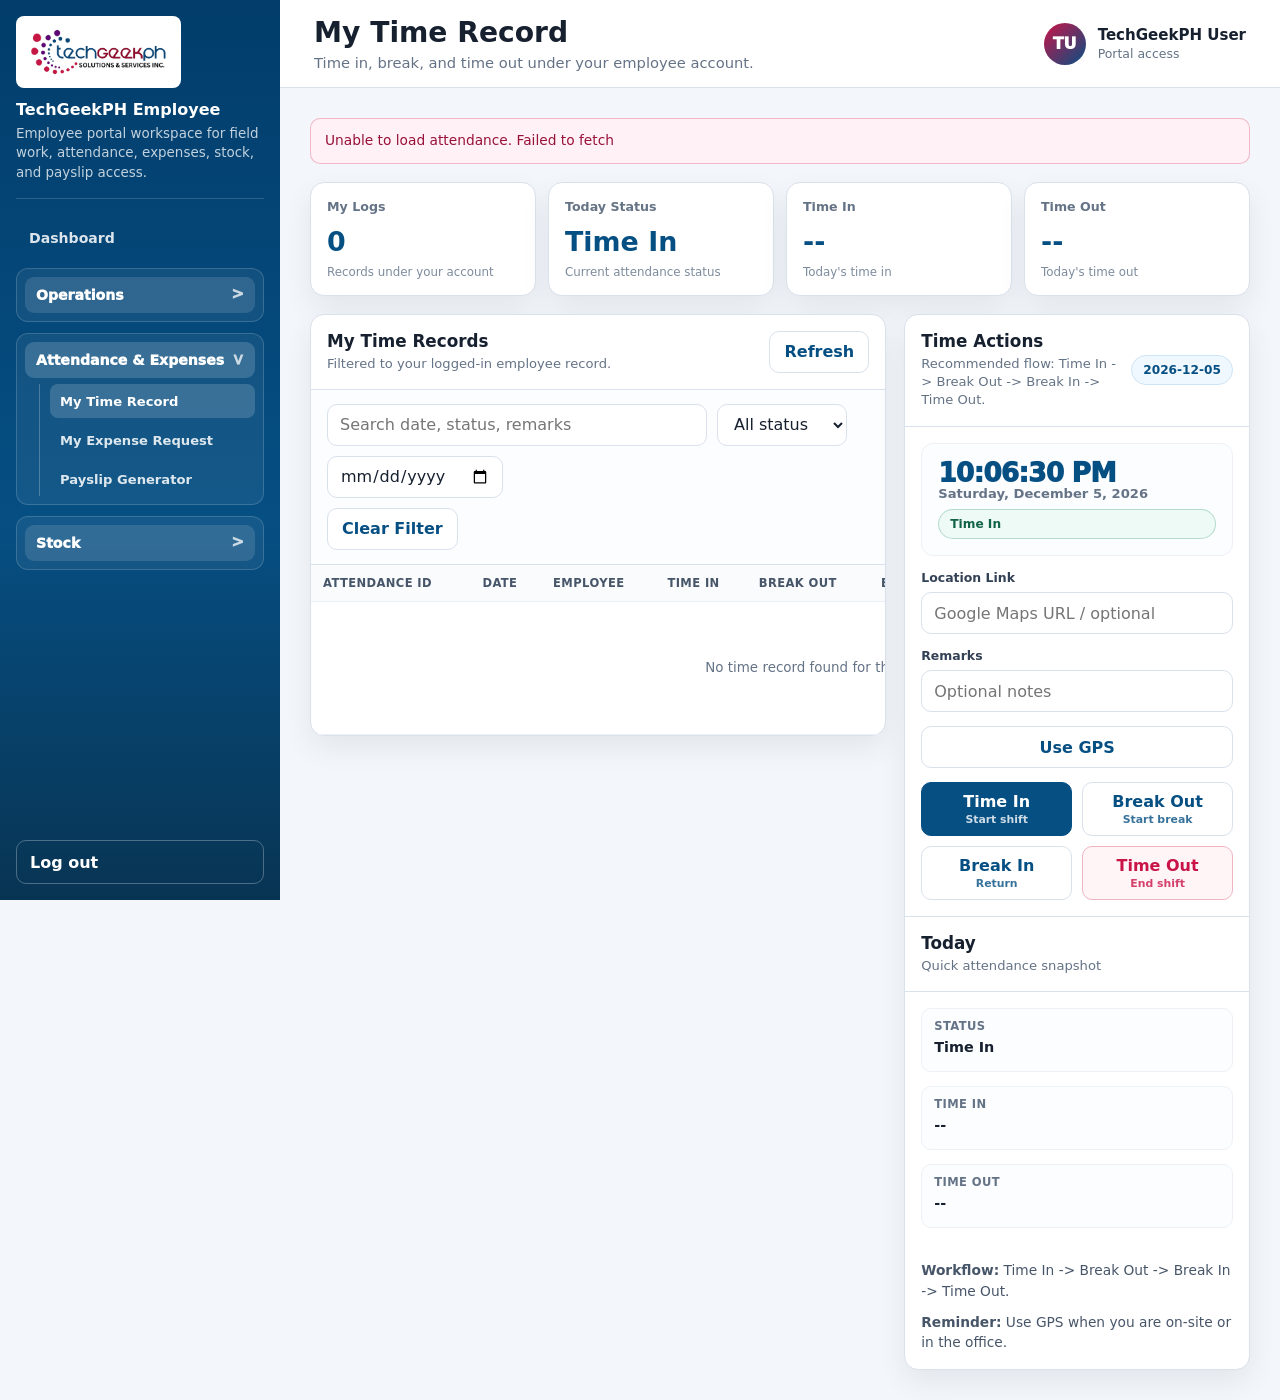
==== daily_time_record.html @ 87268760 "Add files via upload" ====
﻿<!doctype html>
<html lang="en">
<head>
  <meta charset="utf-8">
  <meta name="viewport" content="width=device-width, initial-scale=1">
  <title>TechGeekPH Daily Time Record</title>
  <style>

    :root {
      --blue:#064f83;
      --blue-strong:#023d6b;
      --crimson:#c91448;
      --ink:#16202f;
      --muted:#657386;
      --line:#d9e1ec;
      --soft:#f3f6fa;
      --surface:#ffffff;
      --ok:#1f8a66;
      --warn:#b7791f;
      --danger:#c91448;
      --shadow:0 12px 30px rgba(14,34,55,.07);
      font-family:Inter, ui-sans-serif, system-ui, -apple-system, BlinkMacSystemFont, "Segoe UI", sans-serif;
    }
    *{box-sizing:border-box;}
    html,body{width:100%;max-width:100%;overflow-x:hidden;}
    body{min-height:100vh;margin:0;color:var(--ink);background:var(--soft);}
    button,input,select,textarea{font:inherit;font-size:16px;}
    button{cursor:pointer;}
    .app{min-height:100vh;display:grid;grid-template-columns:280px minmax(0,1fr);}
    .sidebar{position:sticky;top:0;height:100vh;display:flex;flex-direction:column;gap:18px;padding:16px;color:#fff;background:linear-gradient(180deg,var(--blue-strong),var(--blue) 62%,#083453);overflow-y:auto;}
    .brand{display:grid;gap:12px;padding-bottom:16px;border-bottom:1px solid rgba(255,255,255,.16);}
    .brand-logo{display:grid;place-items:center;width:165px;min-height:70px;padding:10px;border-radius:8px;background:#fff;}
    .brand-logo img{display:block;width:100%;height:auto;object-fit:contain;}
    .brand strong{display:block;font-size:1rem;}
    .brand span{display:block;margin-top:5px;color:rgba(255,255,255,.76);font-size:.84rem;line-height:1.45;}
    .nav{display:grid;gap:7px;}
    .nav a,.nav-toggle{display:flex;align-items:center;justify-content:flex-start;width:100%;min-height:42px;border:0;border-radius:10px;color:rgba(255,255,255,.86);background:transparent;padding:0 13px;text-align:left;text-decoration:none;font-weight:850;cursor:pointer;}
    .nav a:hover,.nav a.is-active,.nav-toggle:hover,.nav-toggle.is-active{color:#fff;background:rgba(255,255,255,.13);}
    .nav-group{display:grid;gap:6px;margin:2px 0;border:1px solid rgba(255,255,255,.16);border-radius:12px;padding:8px;background:rgba(255,255,255,.06);}
    .nav-toggle{min-height:36px;border-radius:9px;color:#fff;background:rgba(255,255,255,.12);padding:0 11px;font-weight:950;}
    .nav-toggle::after{content:">";margin-left:auto;font-size:.95rem;opacity:.75;transform:rotate(0deg);}
    .nav-group.is-open .nav-toggle::after{transform:rotate(90deg);}
    .nav-panel{display:none;gap:5px;margin-left:14px;padding-left:10px;border-left:1px solid rgba(255,255,255,.24);}
    .nav-group.is-open .nav-panel{display:grid;}
    .nav-panel a{min-height:34px;font-size:.82rem;border-radius:8px;padding:0 10px;font-weight:820;line-height:1.15;white-space:normal;}
    .nav-panel a.is-active{background:rgba(255,255,255,.19);color:#fff;}
    .sidebar-footer{margin-top:auto;display:grid;gap:10px;}
    .logout{min-height:44px;border:1px solid rgba(255,255,255,.28);border-radius:10px;color:#fff;background:transparent;font-weight:900;text-align:left;padding:0 13px;}
    .logout:hover{background:rgba(255,255,255,.12);}
    .main{min-width:0;display:grid;grid-template-rows:auto 1fr;}
    .topbar{position:sticky;top:0;z-index:4;display:flex;align-items:center;justify-content:space-between;gap:18px;min-height:84px;padding:16px clamp(16px,3vw,34px);border-bottom:1px solid var(--line);background:rgba(255,255,255,.96);backdrop-filter:blur(12px);}
    .title-block h1{margin:0;font-size:clamp(1.35rem,2.2vw,2rem);}
    .title-block p{margin:5px 0 0;color:var(--muted);font-size:.92rem;}
    .user-chip{display:flex;align-items:center;gap:12px;min-width:0;}
    .avatar{display:grid;place-items:center;width:42px;height:42px;border-radius:50%;color:#fff;background:linear-gradient(135deg,var(--crimson),var(--blue));font-weight:950;}
    .user-chip strong,.user-chip span{display:block;}
    .user-chip strong{font-size:.94rem;}
    .user-chip span{margin-top:2px;color:var(--muted);font-size:.78rem;}
    .content{display:grid;gap:18px;min-width:0;padding:clamp(16px,3vw,30px);max-width:1600px;width:100%;margin:0 auto;}
    .notice{margin:0;padding:12px 14px;border:1px solid rgba(183,121,31,.24);border-radius:10px;background:#fff8ea;color:#7a4e10;font-size:.86rem;line-height:1.45;}
    .notice.ok{border-color:rgba(31,138,102,.28);color:#126247;background:#eefaf5;}
    .notice.error{border-color:rgba(201,20,72,.26);color:#98113b;background:#fff1f5;}
    .is-hidden{display:none!important;}
    .summary-grid{display:grid;grid-template-columns:repeat(4,minmax(0,1fr));gap:12px;}
    .card,.panel{border:1px solid var(--line);border-radius:14px;background:var(--surface);box-shadow:var(--shadow);min-width:0;}
    .card{min-height:112px;padding:16px;}
    .card span,.card strong,.card small{display:block;}
    .card span{color:var(--muted);font-size:.79rem;font-weight:900;}
    .card strong{margin-top:13px;color:var(--blue);font-size:1.68rem;line-height:1.1;overflow-wrap:anywhere;}
    .card small{margin-top:8px;color:#7d8b9d;font-size:.74rem;}
    .layout{display:grid;grid-template-columns:minmax(0,1.25fr) minmax(330px,.75fr);gap:18px;align-items:start;}
    .layout.full{grid-template-columns:1fr;}
    .panel-head{display:flex;align-items:center;justify-content:space-between;gap:14px;padding:16px;border-bottom:1px solid var(--line);}
    .panel-head h2{margin:0;font-size:1.05rem;}
    .panel-head p{margin:4px 0 0;color:var(--muted);font-size:.82rem;line-height:1.4;}
    .mode-chip,.status-chip{display:inline-flex;align-items:center;min-height:30px;padding:0 11px;border-radius:999px;border:1px solid #cde4f6;background:#f0f8ff;color:var(--blue);font-size:.76rem;font-weight:900;white-space:nowrap;}
    .status-chip{border-color:rgba(31,138,102,.28);background:#eefaf5;color:#126247;}
    .status-chip.warn{border-color:rgba(183,121,31,.28);background:#fff8ea;color:#7a4e10;}
    .status-chip.done{border-color:#d8dfea;background:#eef2f7;color:#475569;}
    .status-chip.alert{border-color:rgba(201,20,72,.26);background:#fff1f5;color:#98113b;}
    .compact-form,.form-grid{display:grid;gap:14px;padding:16px;}
    .form-grid{grid-template-columns:repeat(2,minmax(0,1fr));}
    .field.full{grid-column:1/-1;}
    .field label{display:block;margin-bottom:7px;color:#334155;font-size:.78rem;font-weight:900;}
    .field input,.field select,.field textarea{width:100%;min-width:0;min-height:42px;border:1px solid var(--line);border-radius:10px;background:#fff;padding:0 12px;color:var(--ink);outline:none;}
    .field textarea{min-height:92px;padding:10px 12px;resize:vertical;}
    .field input:focus,.field select:focus,.field textarea:focus{border-color:var(--blue);box-shadow:0 0 0 4px rgba(6,79,131,.12);}
    .toolbar{display:flex;align-items:center;justify-content:space-between;gap:10px;padding:14px 16px;border-bottom:1px solid var(--line);background:#fbfdff;flex-wrap:wrap;}
    .toolbar-left,.toolbar-right,.toolbar-group{display:flex;align-items:center;gap:10px;flex-wrap:wrap;min-width:0;}
    .search,.filter,.date-filter{min-height:42px;border:1px solid var(--line);border-radius:10px;background:#fff;padding:0 12px;color:var(--ink);outline:none;min-width:0;}
    .search{width:min(380px,100%);}
    .primary-btn,.ghost-btn,.danger-btn,.small-btn,.ok-btn,.warn-btn{display:inline-flex;align-items:center;justify-content:center;gap:8px;min-height:42px;border-radius:10px;padding:0 14px;font-weight:900;text-decoration:none;white-space:nowrap;}
    .primary-btn{border:1px solid var(--blue);color:#fff;background:var(--blue);}
    .ghost-btn,.small-btn{border:1px solid var(--line);color:var(--blue);background:#fff;}
    .ok-btn{border:1px solid rgba(31,138,102,.35);color:#126247;background:#eefaf5;}
    .warn-btn{border:1px solid rgba(183,121,31,.28);color:#7a4e10;background:#fff8ea;}
    .danger-btn{border:1px solid #f0b5c3;color:var(--danger);background:#fff5f7;}
    .small-btn,.ok-btn.small,.warn-btn.small,.danger-btn.small{min-height:32px;padding:0 10px;font-size:.78rem;}
    button:disabled{opacity:.65;cursor:not-allowed;}
    .table-wrap{width:100%;max-width:100%;overflow:auto;-webkit-overflow-scrolling:touch;}
    table{width:100%;min-width:1120px;border-collapse:collapse;font-size:.84rem;}
    th,td{padding:11px 12px;border-bottom:1px solid #edf1f6;text-align:left;vertical-align:top;}
    th{color:#475569;background:#f9fbfd;font-size:.72rem;text-transform:uppercase;letter-spacing:.035em;white-space:nowrap;}
    td{color:#263244;overflow-wrap:anywhere;}
    .records-table{min-width:1080px;}
    .employee-cell strong,.employee-cell span{display:block;}
    .employee-cell span{color:var(--muted);margin-top:2px;font-size:.76rem;}
    .action-grid{display:grid;grid-template-columns:repeat(2,minmax(0,1fr));gap:10px;}
    .action-btn{min-height:54px;flex-direction:column;gap:2px;}
    .action-btn small{display:block;font-size:.68rem;opacity:.8;font-weight:800;}
    .detail{border:1px solid #edf1f6;border-radius:10px;padding:10px 12px;min-height:64px;background:#fbfdff;}
    .detail span{display:block;color:var(--muted);font-size:.72rem;font-weight:850;text-transform:uppercase;letter-spacing:.035em;}
    .detail strong{display:block;margin-top:6px;color:var(--ink);font-size:.9rem;font-weight:750;overflow-wrap:anywhere;}
    .info-box{display:grid;gap:10px;padding:16px;color:#475569;font-size:.86rem;line-height:1.5;}
    .live-box{display:grid;gap:8px;padding:16px;border:1px solid #edf1f6;border-radius:12px;background:#fbfdff;}
    .live-time{display:block;color:var(--blue);font-size:1.65rem;font-weight:950;letter-spacing:-.03em;line-height:1;}
    .live-date{display:block;color:var(--muted);font-size:.82rem;font-weight:750;}
    .empty-state{display:grid;place-items:center;min-height:110px;color:var(--muted);text-align:center;}
    @media (max-width:1180px){
      .app{grid-template-columns:240px minmax(0,1fr);}
      .layout{grid-template-columns:1fr;}
      .summary-grid{grid-template-columns:repeat(2,minmax(0,1fr));}
    }
    @media (max-width:860px){
      .app{display:block;}
      .sidebar{position:relative;height:auto;padding:12px;}
      .brand{grid-template-columns:auto 1fr;align-items:center;gap:10px;padding-bottom:10px;}
      .brand-logo{width:118px;min-height:46px;}
      .nav{grid-template-columns:1fr!important;}
      .nav-group{width:100%;}
      .nav-panel{grid-template-columns:1fr!important;margin-left:14px;padding-left:10px;border-left:1px solid rgba(255,255,255,.24);}
      .nav a,.nav-toggle,.logout{justify-content:flex-start;text-align:left;min-height:38px;padding:0 10px;font-size:.82rem;}
      .sidebar-footer{margin-top:0;}
      .topbar{position:relative;min-height:auto;padding:14px 16px;}
      .content{padding:14px;}
      .form-grid{grid-template-columns:1fr;}
      .field.full{grid-column:auto;}
    }
    @media (max-width:680px){
      body{background:#f2f5f9;}
      .brand{grid-template-columns:1fr;}
      .nav{grid-template-columns:1fr!important;}
      .topbar{display:grid;gap:12px;}
      .user-chip{width:100%;padding:10px;border:1px solid var(--line);border-radius:12px;background:#fff;}
      .summary-grid{grid-template-columns:1fr;}
      .panel-head,.toolbar,.toolbar-left,.toolbar-right,.toolbar-group{display:grid;grid-template-columns:1fr;align-items:stretch;width:100%;}
      .search,.filter,.date-filter,.primary-btn,.ghost-btn,.danger-btn,.ok-btn,.warn-btn{width:100%;}
      .action-grid{grid-template-columns:1fr;}
      .table-wrap{overflow:visible;}
      table,.records-table{min-width:0;width:100%;border-collapse:separate;border-spacing:0 12px;}
      thead{display:none;}
      tbody{display:grid;gap:12px;}
      tr{display:grid;border:1px solid var(--line);border-radius:14px;background:#fff;box-shadow:0 8px 20px rgba(14,34,55,.05);overflow:hidden;}
      td{display:grid;grid-template-columns:128px minmax(0,1fr);gap:9px;width:100%;padding:10px 12px;border-bottom:1px solid #edf1f6;white-space:normal;}
      td:last-child{border-bottom:0;}
      td::before{content:attr(data-label);color:var(--muted);font-size:.72rem;font-weight:950;text-transform:uppercase;letter-spacing:.03em;}
      .small-btn{width:100%;}
    }
    @media (max-width:420px){
      .content{padding:10px;}
      td{grid-template-columns:1fr;gap:5px;}
      .title-block h1{font-size:1.26rem;}
    }

  </style>
<style id="standard-admin-sidebar-format">
    /* Standard admin sidebar format */
    :root {
      --blue-strong: #023d6b;
      --blue: #064f83;
      --crimson: #c91448;
      --line: #d9e1ec;
    }

    .app {
      min-height: 100vh !important;
      display: grid !important;
      grid-template-columns: 280px minmax(0, 1fr) !important;
      width: 100% !important;
      max-width: 100vw !important;
    }

    .sidebar {
      position: sticky !important;
      top: 0 !important;
      height: 100vh !important;
      display: flex !important;
      flex-direction: column !important;
      gap: 18px !important;
      padding: 16px !important;
      color: #fff !important;
      background: linear-gradient(180deg, var(--blue-strong), var(--blue) 62%, #083453) !important;
      overflow-y: auto !important;
      -webkit-overflow-scrolling: touch !important;
    }

    .brand {
      display: grid !important;
      grid-template-columns: 1fr !important;
      gap: 12px !important;
      padding-bottom: 16px !important;
      border-bottom: 1px solid rgba(255, 255, 255, 0.16) !important;
    }

    .brand-logo {
      display: grid !important;
      place-items: center !important;
      width: 165px !important;
      min-height: 70px !important;
      padding: 10px !important;
      border-radius: 8px !important;
      background: #fff !important;
    }

    .brand-logo img {
      display: block !important;
      width: 100% !important;
      height: auto !important;
      object-fit: contain !important;
    }

    .brand strong {
      display: block !important;
      font-size: 1rem !important;
      font-weight: 900 !important;
    }

    .brand span {
      display: block !important;
      margin-top: 5px !important;
      color: rgba(255, 255, 255, 0.76) !important;
      font-size: 0.84rem !important;
      line-height: 1.45 !important;
    }

    .nav {
      display: grid !important;
      grid-template-columns: 1fr !important;
      gap: 7px !important;
      width: 100% !important;
    }

    .nav a,
    .nav-toggle {
      display: flex !important;
      align-items: center !important;
      justify-content: flex-start !important;
      width: 100% !important;
      min-height: 42px !important;
      border: 0 !important;
      border-radius: 10px !important;
      color: rgba(255, 255, 255, 0.86) !important;
      background: transparent !important;
      padding: 0 13px !important;
      text-align: left !important;
      text-decoration: none !important;
      font-size: 0.88rem !important;
      font-weight: 850 !important;
      line-height: 1.18 !important;
      cursor: pointer !important;
      white-space: normal !important;
    }

    .nav a:hover,
    .nav a.is-active,
    .nav-toggle:hover,
    .nav-toggle.is-active {
      color: #fff !important;
      background: rgba(255, 255, 255, 0.13) !important;
    }

    .nav-group {
      display: grid !important;
      grid-template-columns: 1fr !important;
      gap: 6px !important;
      margin: 2px 0 !important;
      border: 1px solid rgba(255, 255, 255, 0.16) !important;
      border-radius: 12px !important;
      padding: 8px !important;
      background: rgba(255, 255, 255, 0.06) !important;
      width: 100% !important;
    }

    .nav-toggle {
      min-height: 36px !important;
      border-radius: 9px !important;
      color: #fff !important;
      background: rgba(255, 255, 255, 0.12) !important;
      padding: 0 11px !important;
      font-weight: 950 !important;
    }

    .nav-toggle::after {
      content: ">" !important;
      margin-left: auto !important;
      font-size: 0.95rem !important;
      opacity: 0.75 !important;
      transform: rotate(0deg) !important;
    }

    .nav-group.is-open .nav-toggle::after {
      transform: rotate(90deg) !important;
    }

    .nav-panel {
      display: none !important;
      grid-template-columns: 1fr !important;
      gap: 5px !important;
      margin-left: 14px !important;
      padding-left: 10px !important;
      border-left: 1px solid rgba(255, 255, 255, 0.24) !important;
    }

    .nav-group.is-open .nav-panel {
      display: grid !important;
    }

    .nav-panel a {
      min-height: 34px !important;
      padding: 0 10px !important;
      border-radius: 8px !important;
      font-size: 0.82rem !important;
      font-weight: 820 !important;
      line-height: 1.15 !important;
      white-space: normal !important;
      justify-content: flex-start !important;
      text-align: left !important;
    }

    .nav-panel a.is-active {
      background: rgba(255, 255, 255, 0.19) !important;
      color: #fff !important;
    }

    .sidebar-footer {
      margin-top: auto !important;
      display: grid !important;
      gap: 10px !important;
    }

    .logout {
      min-height: 44px !important;
      width: 100% !important;
      border: 1px solid rgba(255, 255, 255, 0.28) !important;
      border-radius: 10px !important;
      color: #fff !important;
      background: transparent !important;
      font-weight: 900 !important;
      text-align: left !important;
      padding: 0 13px !important;
      justify-content: flex-start !important;
    }

    .logout:hover {
      background: rgba(255, 255, 255, 0.12) !important;
    }

    @media (max-width: 1120px) {
      .app {
        grid-template-columns: 250px minmax(0, 1fr) !important;
      }
    }

    @media (max-width: 860px) {
      .app {
        display: block !important;
      }

      .sidebar {
        position: relative !important;
        height: auto !important;
        min-height: auto !important;
        padding: 12px !important;
        gap: 12px !important;
      }

      .brand {
        grid-template-columns: auto 1fr !important;
        align-items: center !important;
        gap: 10px !important;
        padding-bottom: 10px !important;
      }

      .brand-logo {
        width: 118px !important;
        min-height: 46px !important;
      }

      .nav,
      .nav-panel {
        grid-template-columns: 1fr !important;
      }

      .nav a,
      .nav-toggle,
      .logout {
        justify-content: flex-start !important;
        text-align: left !important;
      }

      .sidebar-footer {
        margin-top: 0 !important;
      }
    }

    @media (max-width: 680px) {
      .brand {
        grid-template-columns: 1fr !important;
      }

      .brand-logo {
        width: 124px !important;
      }
    }
  </style>
  <link rel="stylesheet" href="assets/employee-shell.css">
</head>
<body>
  <main class="app">
      <aside class="sidebar" data-employee-sidebar>
    <div class="brand">
      <div class="brand-logo">
        <img src="assets/TechGeekPH%20-%20logo.png" alt="TechGeekPH">
      </div>
      <div>
        <strong>TechGeekPH Employee</strong>
        <span>Employee portal workspace for field work, attendance, expenses, stock, and payslip access.</span>
      </div>
    </div>

    <nav class="nav" aria-label="Employee navigation">
      <a href="dashboard.html">Dashboard</a>

      <div class="nav-group">
        <button class="nav-toggle" type="button">Operations</button>
        <div class="nav-panel">
          <a href="application_form.html">Application Form</a>
          <a href="clients.html">Clients</a>
          <a href="tickets.html">Tickets</a>
          <a href="nap-checker.html">NAP Checker</a>
        </div>
      </div>

      <div class="nav-group">
        <button class="nav-toggle" type="button">Attendance &amp; Expenses</button>
        <div class="nav-panel">
          <a href="daily_time_record.html">My Time Record</a>
          <a href="my_expense_request.html">My Expense Request</a>
          <a href="payslip_generator.html">Payslip Generator</a>
        </div>
      </div>

      <div class="nav-group">
        <button class="nav-toggle" type="button">Stock</button>
        <div class="nav-panel">
          <a href="consumable_stock.html">Consumable Stock</a>
        </div>
      </div>
    </nav>

    <div class="sidebar-footer">
      <button class="logout" type="button" id="logoutBtn">Log out</button>
    </div>
  </aside>

    <section class="main">
      <header class="topbar">
        <div class="title-block">
          <h1>My Time Record</h1>
          <p>Time in, break, and time out under your employee account.</p>
        </div>
        <div class="user-chip">
          <div class="avatar" id="avatar">TG</div>
          <div><strong id="userName">TechGeekPH User</strong><span id="userRole">Portal access</span></div>
        </div>
      </header>

      <div class="content">
        <p class="notice is-hidden" id="notice"></p>

        <div class="summary-grid">
          <article class="card"><span>My Logs</span><strong id="metricTotal">--</strong><small>Records under your account</small></article>
          <article class="card"><span>Today Status</span><strong id="metricToday">--</strong><small>Current attendance status</small></article>
          <article class="card"><span>Time In</span><strong id="metricTimeIn">--</strong><small>Today's time in</small></article>
          <article class="card"><span>Time Out</span><strong id="metricTimeOut">--</strong><small>Today's time out</small></article>
        </div>

        <div class="layout">
          <section class="panel">
            <div class="panel-head">
              <div>
                <h2>My Time Records</h2>
                <p>Filtered to your logged-in employee record.</p>
              </div>
              <button class="ghost-btn" type="button" id="refreshBtn">Refresh</button>
            </div>

            <div class="toolbar pro-toolbar">
              <div class="toolbar-group toolbar-left">
                <input class="search" id="searchInput" placeholder="Search date, status, remarks">
                <select class="filter" id="statusFilter">
                  <option value="">All status</option>
                  <option>Time In</option>
                  <option>On Break</option>
                  <option>Returned</option>
                  <option>Timed Out</option>
                  <option>Absent</option>
                </select>
                <input class="date-filter" id="dateFilter" type="date">
              </div>
              <div class="toolbar-right">
                <button class="ghost-btn" type="button" id="clearFilterBtn">Clear Filter</button>
              </div>
            </div>

            <div class="table-wrap">
              <table class="records-table">
                <thead>
                  <tr>
                    <th>Attendance ID</th>
                    <th>Date</th>
                    <th>Employee</th>
                    <th>Time In</th>
                    <th>Break Out</th>
                    <th>Break In</th>
                    <th>Time Out</th>
                    <th>Status</th>
                    <th>Location</th>
                    <th>Remarks</th>
                  </tr>
                </thead>
                <tbody id="recordRows"><tr><td colspan="10">Loading attendance records...</td></tr></tbody>
              </table>
            </div>
          </section>

          <aside class="panel">
            <div class="panel-head">
              <div>
                <h2>Time Actions</h2>
                <p>Recommended flow: Time In -> Break Out -> Break In -> Time Out.</p>
              </div>
              <span class="mode-chip" id="todayBadge">Today</span>
            </div>

            <form class="compact-form" id="attendanceForm">
              <div class="live-box">
                <div>
                  <span class="live-time" id="liveTime">--:--</span>
                  <span class="live-date" id="liveDate">Today</span>
                </div>
                <span class="status-chip" id="currentStatusChip">No log yet</span>
              </div>

              <div class="field">
                <label for="locationLink">Location Link</label>
                <input id="locationLink" name="locationLink" placeholder="Google Maps URL / optional">
              </div>
              <div class="field">
                <label for="remarks">Remarks</label>
                <input id="remarks" name="remarks" placeholder="Optional notes">
              </div>
              <button class="ghost-btn" type="button" id="gpsBtn">Use GPS</button>

              <div class="action-grid">
                <button class="primary-btn action-btn" type="button" data-att-action="attendanceTimeIn">Time In<small>Start shift</small></button>
                <button class="ghost-btn action-btn" type="button" data-att-action="attendanceBreakOut">Break Out<small>Start break</small></button>
                <button class="ghost-btn action-btn" type="button" data-att-action="attendanceBreakIn">Break In<small>Return</small></button>
                <button class="danger-btn action-btn" type="button" data-att-action="attendanceTimeOut">Time Out<small>End shift</small></button>
              </div>
            </form>

            <div class="panel-head" style="border-top:1px solid var(--line);">
              <div>
                <h2>Today</h2>
                <p>Quick attendance snapshot</p>
              </div>
            </div>
            <div class="compact-form">
              <div class="detail"><span>Status</span><strong id="sideStatus">--</strong></div>
              <div class="detail"><span>Time In</span><strong id="sideTimeIn">--</strong></div>
              <div class="detail"><span>Time Out</span><strong id="sideTimeOut">--</strong></div>
            </div>

            <div class="info-box">
              <span><b>Workflow:</b> Time In -> Break Out -> Break In -> Time Out.</span>
              <span><b>Reminder:</b> Use GPS when you are on-site or in the office.</span>
            </div>
          </aside>
        </div>
      </div>
    </section>
  </main>
<script>
const BACKEND_URL = "https://script.google.com/macros/s/AKfycbxDY5TsonrB58YaN8LGbrrrc_ZD1QVpF1WK0p6jToIR2FBSqGaHfsgaE1CCiH1MvukV/exec";
    const SESSION_KEY = "techgeekph_session";
    const LEGACY_SESSION_KEY = "techgeekph_employee_session";

    function loadSession() {
      try {
        const primary = JSON.parse(localStorage.getItem(SESSION_KEY) || "{}");
        if (primary && Object.keys(primary).length) return primary;
      } catch (error) {}

      try {
        return JSON.parse(localStorage.getItem(LEGACY_SESSION_KEY) || "{}");
      } catch (error) {
        return {};
      }
    }

    function getSessionToken() {
      const session = loadSession();
      return session.token || session.sessionToken || session.accessToken || "";
    }

    function getSessionUser() {
      const session = loadSession();
      return session.user || {};
    }

    function initialsFrom(value) {
      return String(value || "TG")
        .replace(/@.*/, "")
        .split(/[.\s_-]+/)
        .filter(Boolean)
        .slice(0, 2)
        .map(part => part[0].toUpperCase())
        .join("") || "TG";
    }

    function normalize(value) { return String(value || "").trim().toLowerCase(); }

    function escapeHtml(value) {
      return String(value || "")
        .replace(/&/g, "&amp;")
        .replace(/</g, "&lt;")
        .replace(/>/g, "&gt;")
        .replace(/"/g, "&quot;");
    }

    function key(row, names) {
      for (const name of names) {
        if (row && row[name] !== undefined && row[name] !== null && String(row[name]).trim() !== "") return row[name];
      }
      return "";
    }

    function todayLocal() {
      const d = new Date();
      const m = String(d.getMonth() + 1).padStart(2, "0");
      const day = String(d.getDate()).padStart(2, "0");
      return d.getFullYear() + "-" + m + "-" + day;
    }

    function dateOnly(value) {
      const raw = String(value || "");
      if (!raw) return "";
      if (/^\d{4}-\d{2}-\d{2}/.test(raw)) return raw.substring(0, 10);
      const d = new Date(raw);
      if (!isNaN(d.getTime())) {
        const m = String(d.getMonth() + 1).padStart(2, "0");
        const day = String(d.getDate()).padStart(2, "0");
        return d.getFullYear() + "-" + m + "-" + day;
      }
      return raw.substring(0, 10);
    }

    function to12HourTime(hours, minutes, seconds, includeSeconds) {
      let h = Number(hours);
      const m = String(minutes || "00").padStart(2, "0");
      const s = String(seconds || "00").padStart(2, "0");
      if (!Number.isFinite(h)) return "--";
      const ampm = h >= 12 ? "PM" : "AM";
      h = h % 12;
      if (h === 0) h = 12;
      return String(h) + ":" + m + (includeSeconds ? ":" + s : "") + " " + ampm;
    }

    function formatTimeDisplay(value) {
      const raw = String(value || "").trim();
      if (!raw) return "--";

      if (/\b(am|pm)\b/i.test(raw)) {
        return raw.replace(/\s+/g, " ").toUpperCase();
      }

      const timeMatch = raw.match(/(?:T|\s|^)(\d{1,2}):(\d{2})(?::(\d{2}))?/);
      if (timeMatch) {
        return to12HourTime(timeMatch[1], timeMatch[2], timeMatch[3], false);
      }

      const parsed = new Date(raw);
      if (!isNaN(parsed.getTime())) {
        return parsed.toLocaleTimeString("en-PH", {
          hour: "numeric",
          minute: "2-digit",
          hour12: true
        });
      }

      return raw;
    }

    function statusClass(status) {
      const s = normalize(status);
      if (s === "on break") return "warn";
      if (s === "timed out" || s === "done") return "done";
      if (s === "absent" || s === "cancelled") return "alert";
      return "";
    }

    function setUser(fields, adminLink) {
      const session = loadSession();
      const user = session.user || {};
      const name = user.fullName || user.name || user.email || session.email || "TechGeekPH User";
      const role = user.role || session.role || "portal";

      fields.userName.textContent = name;
      fields.userRole.textContent = String(role).charAt(0).toUpperCase() + String(role).slice(1).toLowerCase() + " access";
      fields.avatar.textContent = initialsFrom(name);

      if (adminLink && String(role).toUpperCase() !== "ADMIN") {
        adminLink.style.display = "none";
      }
    }

    async function callBackend(action, payload) {
      const data = Object.assign({}, payload || {}, { action, method: action });
      if (!data.token && !data.sessionToken) data.token = getSessionToken();

      const params = new URLSearchParams();
      Object.keys(data).forEach(k => {
        if (data[k] !== undefined && data[k] !== null) {
          params.set(k, typeof data[k] === "object" ? JSON.stringify(data[k]) : data[k]);
        }
      });

      const response = await fetch(BACKEND_URL + "?" + params.toString(), {
        method: "GET",
        redirect: "follow"
      });

      const text = await response.text();

      if (/^[\s\r\n]*[\[{]/.test(text)) return JSON.parse(text);

      if (/<html[\s>]/i.test(text) || /sandboxFrame/i.test(text)) {
        return {
          success: false,
          ok: false,
          message: "Apps Script returned HTML instead of JSON. Please check Web App deployment/access."
        };
      }

      return { success: false, ok: false, message: text.trim() || "Unexpected backend response." };
    }

    function showNotice(fields, message, type) {
      fields.notice.textContent = message;
      fields.notice.classList.remove("is-hidden", "ok", "error");
      if (type === "ok") fields.notice.classList.add("ok");
      if (type === "error") fields.notice.classList.add("error");
    }

    function hideNotice(fields) {
      fields.notice.classList.add("is-hidden");
      fields.notice.textContent = "";
      fields.notice.classList.remove("ok", "error");
    }

    function updateLiveClock() {
      const timeEl = document.querySelector("#liveTime");
      const dateEl = document.querySelector("#liveDate");
      if (!timeEl || !dateEl) return;
      const now = new Date();
      timeEl.textContent = now.toLocaleTimeString("en-PH", { hour: "numeric", minute: "2-digit", second: "2-digit", hour12: true });
      dateEl.textContent = now.toLocaleDateString("en-PH", { weekday: "long", year: "numeric", month: "long", day: "numeric" });
    }

    function logout() {
      localStorage.removeItem(SESSION_KEY);
      localStorage.removeItem(LEGACY_SESSION_KEY);
      window.location.href = "index.html";
    }

    function getEmployeeName(row) {
      return key(row, ["Employee Name", "employeeName", "Full Name", "Name"]);
    }

    function getEmployeeId(row) {
      return key(row, ["EmployeeID", "employeeId", "Employee ID"]);
    }

    function getStatus(row) {
      return key(row, ["Status", "status"]) || "Time In";
    }

    function getDate(row) {
      return key(row, ["Date", "date"]);
    }

    function getTodayRow(records, currentUserOnly) {
      const today = todayLocal();
      return records.find(row => dateOnly(getDate(row)) === today && (!currentUserOnly || isCurrentUserRecord(row))) || {};
    }

    function isCurrentUserRecord(row) {
      const session = loadSession();
      const user = session.user || {};
      const employeeId = normalize(user.employeeId || user.EmployeeID);
      const fullName = normalize(user.fullName || user.name || session.email);
      const rowEmployeeId = normalize(getEmployeeId(row));
      const rowName = normalize(getEmployeeName(row));
      if (employeeId && rowEmployeeId) return employeeId === rowEmployeeId;
      if (fullName && rowName) return fullName === rowName;
      return true;
    }

    async function useCurrentLocation(input) {
      if (!navigator.geolocation) {
        alert("Location is not supported on this device/browser.");
        return;
      }

      navigator.geolocation.getCurrentPosition(
        position => {
          const lat = position.coords.latitude;
          const lng = position.coords.longitude;
          input.value = "https://maps.google.com/?q=" + lat + "," + lng;
        },
        error => {
          alert("Unable to get location. Please allow GPS/location permission.");
        },
        { enableHighAccuracy: true, timeout: 12000, maximumAge: 0 }
      );
    }


    const MY_RECORDS_ONLY = true;

    const fields = {
      notice: document.querySelector("#notice"),
      avatar: document.querySelector("#avatar"),
      userName: document.querySelector("#userName"),
      userRole: document.querySelector("#userRole"),
      adminRecordsLink: document.querySelector("#adminRecordsLink"),
      metricTotal: document.querySelector("#metricTotal"),
      metricToday: document.querySelector("#metricToday"),
      metricTimeIn: document.querySelector("#metricTimeIn"),
      metricTimeOut: document.querySelector("#metricTimeOut"),
      todayBadge: document.querySelector("#todayBadge"),
      currentStatusChip: document.querySelector("#currentStatusChip"),
      sideStatus: document.querySelector("#sideStatus"),
      sideTimeIn: document.querySelector("#sideTimeIn"),
      sideTimeOut: document.querySelector("#sideTimeOut"),
      locationLink: document.querySelector("#locationLink"),
      remarks: document.querySelector("#remarks"),
      refreshBtn: document.querySelector("#refreshBtn"),
      searchInput: document.querySelector("#searchInput"),
      statusFilter: document.querySelector("#statusFilter"),
      dateFilter: document.querySelector("#dateFilter"),
      clearFilterBtn: document.querySelector("#clearFilterBtn"),
      gpsBtn: document.querySelector("#gpsBtn"),
      recordRows: document.querySelector("#recordRows"),
      logoutBtn: document.querySelector("#logoutBtn")
    };

    let attendanceRecords = [];

    function ownRecords() {
      return attendanceRecords.filter(isCurrentUserRecord);
    }

    function filteredRecords() {
      const query = normalize(fields.searchInput.value);
      const status = normalize(fields.statusFilter.value);
      const selectedDate = fields.dateFilter.value;
      return ownRecords().filter(row => {
        const rowStatus = normalize(getStatus(row));
        const rowDate = dateOnly(getDate(row));
        const text = Object.keys(row).map(k => row[k]).join(" ").toLowerCase();
        return (!status || rowStatus === status) &&
          (!selectedDate || rowDate === selectedDate) &&
          (!query || text.indexOf(query) !== -1);
      });
    }

    function renderStats() {
      const records = ownRecords();
      const todayRow = getTodayRow(records, false);
      const status = getStatus(todayRow) || "No log";
      const timeIn = key(todayRow, ["Time In", "timeIn", "timein"]);
      const timeOut = key(todayRow, ["Time Out", "timeOut", "timeout"]);

      fields.metricTotal.textContent = records.length.toLocaleString();
      fields.metricToday.textContent = status || "No log";
      fields.metricTimeIn.textContent = formatTimeDisplay(timeIn);
      fields.metricTimeOut.textContent = formatTimeDisplay(timeOut);
      fields.todayBadge.textContent = todayLocal();

      fields.sideStatus.textContent = status || "No log";
      fields.sideTimeIn.textContent = formatTimeDisplay(timeIn);
      fields.sideTimeOut.textContent = formatTimeDisplay(timeOut);

      fields.currentStatusChip.textContent = status || "No log";
      fields.currentStatusChip.className = "status-chip " + statusClass(status);
    }

    function renderRows() {
      const rows = filteredRecords();
      renderStats();

      if (!rows.length) {
        fields.recordRows.innerHTML = '<tr><td colspan="10"><div class="empty-state">No time record found for the selected filter.</div></td></tr>';
        return;
      }

      fields.recordRows.innerHTML = rows.slice().reverse().map(row => {
        const location = key(row, ["Location Link", "locationLink"]);
        const status = getStatus(row);
        const employeeName = getEmployeeName(row);
        const employeeId = getEmployeeId(row);

        return "<tr>" +
          '<td data-label="Attendance ID">' + escapeHtml(key(row, ["AttendanceID", "attendanceId"])) + "</td>" +
          '<td data-label="Date">' + escapeHtml(getDate(row)) + "</td>" +
          '<td data-label="Employee" class="employee-cell"><strong>' + escapeHtml(employeeName) + '</strong><span>' + escapeHtml(employeeId) + '</span></td>' +
          '<td data-label="Time In">' + escapeHtml(formatTimeDisplay(key(row, ["Time In", "timeIn", "timein"]))) + "</td>" +
          '<td data-label="Break Out">' + escapeHtml(formatTimeDisplay(key(row, ["Break Out", "breakOut", "breakout"]))) + "</td>" +
          '<td data-label="Break In">' + escapeHtml(formatTimeDisplay(key(row, ["Break In", "breakIn", "breakin"]))) + "</td>" +
          '<td data-label="Time Out">' + escapeHtml(formatTimeDisplay(key(row, ["Time Out", "timeOut", "timeout"]))) + "</td>" +
          '<td data-label="Status"><span class="status-chip ' + statusClass(status) + '">' + escapeHtml(status) + "</span></td>" +
          '<td data-label="Location">' + (location ? '<a class="small-btn" href="' + escapeHtml(location) + '" target="_blank" rel="noopener">Open</a>' : "--") + "</td>" +
          '<td data-label="Remarks">' + escapeHtml(key(row, ["Remarks", "remarks"])) + "</td>" +
        "</tr>";
      }).join("");
    }

    async function loadAttendance() {
      showNotice(fields, "Loading attendance records...");
      try {
        const res = await callBackend("listAttendance", {});
        if (!res || (!res.success && !res.ok)) throw new Error((res && res.message) || "Unable to load records.");
        attendanceRecords = res.data || res.records || res.rows || [];
        hideNotice(fields);
        renderRows();
      } catch (error) {
        attendanceRecords = [];
        renderRows();
        showNotice(fields, "Unable to load attendance. " + (error.message || error), "error");
      }
    }

    async function runAttendanceAction(action) {
      const button = document.querySelector('[data-att-action="' + action + '"]');
      const oldHtml = button ? button.innerHTML : "";
      if (button) {
        button.disabled = true;
        button.innerHTML = "Saving...<small>Please wait</small>";
      }

      showNotice(fields, "Saving attendance action...");

      try {
        const payload = {
          locationLink: fields.locationLink.value,
          remarks: fields.remarks.value,
          data: JSON.stringify({ locationLink: fields.locationLink.value, remarks: fields.remarks.value })
        };

        const res = await callBackend(action, payload);
        if (!res || (!res.success && !res.ok)) throw new Error((res && res.message) || "Unable to save.");
        showNotice(fields, res.message || "Attendance saved.", "ok");
        await loadAttendance();
      } catch (error) {
        showNotice(fields, "Unable to save attendance. " + (error.message || error), "error");
      } finally {
        if (button) {
          button.disabled = false;
          button.innerHTML = oldHtml;
        }
      }
    }

    document.querySelectorAll("[data-att-action]").forEach(btn => btn.addEventListener("click", () => runAttendanceAction(btn.dataset.attAction)));
    fields.searchInput.addEventListener("input", renderRows);
    fields.statusFilter.addEventListener("change", renderRows);
    fields.dateFilter.addEventListener("change", renderRows);
    fields.clearFilterBtn.addEventListener("click", function() {
      fields.searchInput.value = "";
      fields.statusFilter.value = "";
      fields.dateFilter.value = "";
      renderRows();
    });
    fields.refreshBtn.addEventListener("click", loadAttendance);
    fields.gpsBtn.addEventListener("click", () => useCurrentLocation(fields.locationLink));
    fields.logoutBtn.addEventListener("click", logout);

    setUser(fields, fields.adminRecordsLink);
    updateLiveClock();
    setInterval(updateLiveClock, 1000);
    loadAttendance();
  </script>

  <script>
    document.querySelectorAll(".nav-toggle").forEach(function(button) {
      button.addEventListener("click", function() {
        const group = button.closest(".nav-group");
        if (!group) return;
        group.classList.toggle("is-open");
      });
    });
  </script>

  <script src="assets/employee-shell.js"></script>
</body>
</html>
---- assets/employee-shell.css ----
:root {
  --employee-blue: #064f83;
  --employee-blue-strong: #023d6b;
  --employee-accent: #c91448;
  --employee-line: rgba(255, 255, 255, 0.16);
}

.sidebar[data-employee-sidebar] {
  background: linear-gradient(180deg, var(--employee-blue-strong), var(--employee-blue) 58%, #083453) !important;
}

.sidebar[data-employee-sidebar] .brand span {
  color: rgba(255, 255, 255, 0.76);
}

.sidebar[data-employee-sidebar] .nav {
  display: grid;
  gap: 8px;
}

.sidebar[data-employee-sidebar] .nav-group {
  display: grid;
  gap: 7px;
}

.sidebar[data-employee-sidebar] .nav-toggle {
  display: flex;
  align-items: center;
  justify-content: flex-start;
  width: 100%;
}

.sidebar[data-employee-sidebar] .nav-panel {
  display: none;
  gap: 6px;
  padding-left: 8px;
}

.sidebar[data-employee-sidebar] .nav-group.is-open .nav-panel {
  display: grid;
}

.sidebar[data-employee-sidebar] .nav a.is-active,
.sidebar[data-employee-sidebar] .nav-toggle.is-active {
  color: #fff !important;
  background: rgba(255, 255, 255, 0.16) !important;
}

.sidebar[data-employee-sidebar] .nav-panel a {
  min-height: 38px;
}

.sidebar[data-employee-sidebar] .logout {
  width: 100%;
}
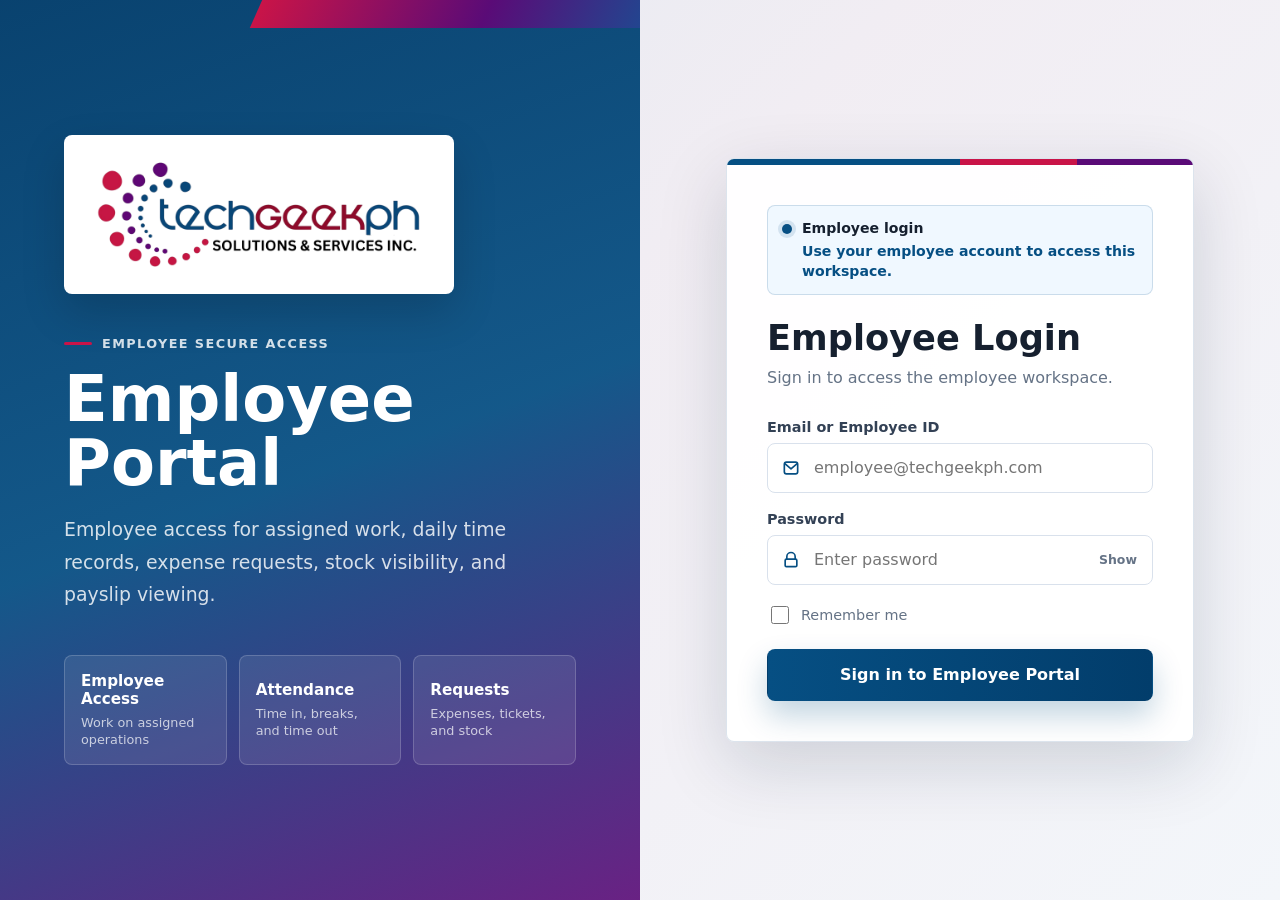
==== commit 78387c02: "Update HTML structure for attendance records Refactor attendance action form and time records layout" ====
--- a/daily_time_record.html
+++ b/daily_time_record.html
@@ -1,1018 +1,1187 @@
-﻿<!doctype html>
-<html lang="en">
-<head>
-  <meta charset="utf-8">
-  <meta name="viewport" content="width=device-width, initial-scale=1">
-  <title>TechGeekPH Daily Time Record</title>
-  <style>
-
-    :root {
-      --blue:#064f83;
-      --blue-strong:#023d6b;
-      --crimson:#c91448;
-      --ink:#16202f;
-      --muted:#657386;
-      --line:#d9e1ec;
-      --soft:#f3f6fa;
-      --surface:#ffffff;
-      --ok:#1f8a66;
-      --warn:#b7791f;
-      --danger:#c91448;
-      --shadow:0 12px 30px rgba(14,34,55,.07);
-      font-family:Inter, ui-sans-serif, system-ui, -apple-system, BlinkMacSystemFont, "Segoe UI", sans-serif;
-    }
-    *{box-sizing:border-box;}
-    html,body{width:100%;max-width:100%;overflow-x:hidden;}
-    body{min-height:100vh;margin:0;color:var(--ink);background:var(--soft);}
-    button,input,select,textarea{font:inherit;font-size:16px;}
-    button{cursor:pointer;}
-    .app{min-height:100vh;display:grid;grid-template-columns:280px minmax(0,1fr);}
-    .sidebar{position:sticky;top:0;height:100vh;display:flex;flex-direction:column;gap:18px;padding:16px;color:#fff;background:linear-gradient(180deg,var(--blue-strong),var(--blue) 62%,#083453);overflow-y:auto;}
-    .brand{display:grid;gap:12px;padding-bottom:16px;border-bottom:1px solid rgba(255,255,255,.16);}
-    .brand-logo{display:grid;place-items:center;width:165px;min-height:70px;padding:10px;border-radius:8px;background:#fff;}
-    .brand-logo img{display:block;width:100%;height:auto;object-fit:contain;}
-    .brand strong{display:block;font-size:1rem;}
-    .brand span{display:block;margin-top:5px;color:rgba(255,255,255,.76);font-size:.84rem;line-height:1.45;}
-    .nav{display:grid;gap:7px;}
-    .nav a,.nav-toggle{display:flex;align-items:center;justify-content:flex-start;width:100%;min-height:42px;border:0;border-radius:10px;color:rgba(255,255,255,.86);background:transparent;padding:0 13px;text-align:left;text-decoration:none;font-weight:850;cursor:pointer;}
-    .nav a:hover,.nav a.is-active,.nav-toggle:hover,.nav-toggle.is-active{color:#fff;background:rgba(255,255,255,.13);}
-    .nav-group{display:grid;gap:6px;margin:2px 0;border:1px solid rgba(255,255,255,.16);border-radius:12px;padding:8px;background:rgba(255,255,255,.06);}
-    .nav-toggle{min-height:36px;border-radius:9px;color:#fff;background:rgba(255,255,255,.12);padding:0 11px;font-weight:950;}
-    .nav-toggle::after{content:">";margin-left:auto;font-size:.95rem;opacity:.75;transform:rotate(0deg);}
-    .nav-group.is-open .nav-toggle::after{transform:rotate(90deg);}
-    .nav-panel{display:none;gap:5px;margin-left:14px;padding-left:10px;border-left:1px solid rgba(255,255,255,.24);}
-    .nav-group.is-open .nav-panel{display:grid;}
-    .nav-panel a{min-height:34px;font-size:.82rem;border-radius:8px;padding:0 10px;font-weight:820;line-height:1.15;white-space:normal;}
-    .nav-panel a.is-active{background:rgba(255,255,255,.19);color:#fff;}
-    .sidebar-footer{margin-top:auto;display:grid;gap:10px;}
-    .logout{min-height:44px;border:1px solid rgba(255,255,255,.28);border-radius:10px;color:#fff;background:transparent;font-weight:900;text-align:left;padding:0 13px;}
-    .logout:hover{background:rgba(255,255,255,.12);}
-    .main{min-width:0;display:grid;grid-template-rows:auto 1fr;}
-    .topbar{position:sticky;top:0;z-index:4;display:flex;align-items:center;justify-content:space-between;gap:18px;min-height:84px;padding:16px clamp(16px,3vw,34px);border-bottom:1px solid var(--line);background:rgba(255,255,255,.96);backdrop-filter:blur(12px);}
-    .title-block h1{margin:0;font-size:clamp(1.35rem,2.2vw,2rem);}
-    .title-block p{margin:5px 0 0;color:var(--muted);font-size:.92rem;}
-    .user-chip{display:flex;align-items:center;gap:12px;min-width:0;}
-    .avatar{display:grid;place-items:center;width:42px;height:42px;border-radius:50%;color:#fff;background:linear-gradient(135deg,var(--crimson),var(--blue));font-weight:950;}
-    .user-chip strong,.user-chip span{display:block;}
-    .user-chip strong{font-size:.94rem;}
-    .user-chip span{margin-top:2px;color:var(--muted);font-size:.78rem;}
-    .content{display:grid;gap:18px;min-width:0;padding:clamp(16px,3vw,30px);max-width:1600px;width:100%;margin:0 auto;}
-    .notice{margin:0;padding:12px 14px;border:1px solid rgba(183,121,31,.24);border-radius:10px;background:#fff8ea;color:#7a4e10;font-size:.86rem;line-height:1.45;}
-    .notice.ok{border-color:rgba(31,138,102,.28);color:#126247;background:#eefaf5;}
-    .notice.error{border-color:rgba(201,20,72,.26);color:#98113b;background:#fff1f5;}
-    .is-hidden{display:none!important;}
-    .summary-grid{display:grid;grid-template-columns:repeat(4,minmax(0,1fr));gap:12px;}
-    .card,.panel{border:1px solid var(--line);border-radius:14px;background:var(--surface);box-shadow:var(--shadow);min-width:0;}
-    .card{min-height:112px;padding:16px;}
-    .card span,.card strong,.card small{display:block;}
-    .card span{color:var(--muted);font-size:.79rem;font-weight:900;}
-    .card strong{margin-top:13px;color:var(--blue);font-size:1.68rem;line-height:1.1;overflow-wrap:anywhere;}
-    .card small{margin-top:8px;color:#7d8b9d;font-size:.74rem;}
-    .layout{display:grid;grid-template-columns:minmax(0,1.25fr) minmax(330px,.75fr);gap:18px;align-items:start;}
-    .layout.full{grid-template-columns:1fr;}
-    .panel-head{display:flex;align-items:center;justify-content:space-between;gap:14px;padding:16px;border-bottom:1px solid var(--line);}
-    .panel-head h2{margin:0;font-size:1.05rem;}
-    .panel-head p{margin:4px 0 0;color:var(--muted);font-size:.82rem;line-height:1.4;}
-    .mode-chip,.status-chip{display:inline-flex;align-items:center;min-height:30px;padding:0 11px;border-radius:999px;border:1px solid #cde4f6;background:#f0f8ff;color:var(--blue);font-size:.76rem;font-weight:900;white-space:nowrap;}
-    .status-chip{border-color:rgba(31,138,102,.28);background:#eefaf5;color:#126247;}
-    .status-chip.warn{border-color:rgba(183,121,31,.28);background:#fff8ea;color:#7a4e10;}
-    .status-chip.done{border-color:#d8dfea;background:#eef2f7;color:#475569;}
-    .status-chip.alert{border-color:rgba(201,20,72,.26);background:#fff1f5;color:#98113b;}
-    .compact-form,.form-grid{display:grid;gap:14px;padding:16px;}
-    .form-grid{grid-template-columns:repeat(2,minmax(0,1fr));}
-    .field.full{grid-column:1/-1;}
-    .field label{display:block;margin-bottom:7px;color:#334155;font-size:.78rem;font-weight:900;}
-    .field input,.field select,.field textarea{width:100%;min-width:0;min-height:42px;border:1px solid var(--line);border-radius:10px;background:#fff;padding:0 12px;color:var(--ink);outline:none;}
-    .field textarea{min-height:92px;padding:10px 12px;resize:vertical;}
-    .field input:focus,.field select:focus,.field textarea:focus{border-color:var(--blue);box-shadow:0 0 0 4px rgba(6,79,131,.12);}
-    .toolbar{display:flex;align-items:center;justify-content:space-between;gap:10px;padding:14px 16px;border-bottom:1px solid var(--line);background:#fbfdff;flex-wrap:wrap;}
-    .toolbar-left,.toolbar-right,.toolbar-group{display:flex;align-items:center;gap:10px;flex-wrap:wrap;min-width:0;}
-    .search,.filter,.date-filter{min-height:42px;border:1px solid var(--line);border-radius:10px;background:#fff;padding:0 12px;color:var(--ink);outline:none;min-width:0;}
-    .search{width:min(380px,100%);}
-    .primary-btn,.ghost-btn,.danger-btn,.small-btn,.ok-btn,.warn-btn{display:inline-flex;align-items:center;justify-content:center;gap:8px;min-height:42px;border-radius:10px;padding:0 14px;font-weight:900;text-decoration:none;white-space:nowrap;}
-    .primary-btn{border:1px solid var(--blue);color:#fff;background:var(--blue);}
-    .ghost-btn,.small-btn{border:1px solid var(--line);color:var(--blue);background:#fff;}
-    .ok-btn{border:1px solid rgba(31,138,102,.35);color:#126247;background:#eefaf5;}
-    .warn-btn{border:1px solid rgba(183,121,31,.28);color:#7a4e10;background:#fff8ea;}
-    .danger-btn{border:1px solid #f0b5c3;color:var(--danger);background:#fff5f7;}
-    .small-btn,.ok-btn.small,.warn-btn.small,.danger-btn.small{min-height:32px;padding:0 10px;font-size:.78rem;}
-    button:disabled{opacity:.65;cursor:not-allowed;}
-    .table-wrap{width:100%;max-width:100%;overflow:auto;-webkit-overflow-scrolling:touch;}
-    table{width:100%;min-width:1120px;border-collapse:collapse;font-size:.84rem;}
-    th,td{padding:11px 12px;border-bottom:1px solid #edf1f6;text-align:left;vertical-align:top;}
-    th{color:#475569;background:#f9fbfd;font-size:.72rem;text-transform:uppercase;letter-spacing:.035em;white-space:nowrap;}
-    td{color:#263244;overflow-wrap:anywhere;}
-    .records-table{min-width:1080px;}
-    .employee-cell strong,.employee-cell span{display:block;}
-    .employee-cell span{color:var(--muted);margin-top:2px;font-size:.76rem;}
-    .action-grid{display:grid;grid-template-columns:repeat(2,minmax(0,1fr));gap:10px;}
-    .action-btn{min-height:54px;flex-direction:column;gap:2px;}
-    .action-btn small{display:block;font-size:.68rem;opacity:.8;font-weight:800;}
-    .detail{border:1px solid #edf1f6;border-radius:10px;padding:10px 12px;min-height:64px;background:#fbfdff;}
-    .detail span{display:block;color:var(--muted);font-size:.72rem;font-weight:850;text-transform:uppercase;letter-spacing:.035em;}
-    .detail strong{display:block;margin-top:6px;color:var(--ink);font-size:.9rem;font-weight:750;overflow-wrap:anywhere;}
-    .info-box{display:grid;gap:10px;padding:16px;color:#475569;font-size:.86rem;line-height:1.5;}
-    .live-box{display:grid;gap:8px;padding:16px;border:1px solid #edf1f6;border-radius:12px;background:#fbfdff;}
-    .live-time{display:block;color:var(--blue);font-size:1.65rem;font-weight:950;letter-spacing:-.03em;line-height:1;}
-    .live-date{display:block;color:var(--muted);font-size:.82rem;font-weight:750;}
-    .empty-state{display:grid;place-items:center;min-height:110px;color:var(--muted);text-align:center;}
-    @media (max-width:1180px){
-      .app{grid-template-columns:240px minmax(0,1fr);}
-      .layout{grid-template-columns:1fr;}
-      .summary-grid{grid-template-columns:repeat(2,minmax(0,1fr));}
-    }
-    @media (max-width:860px){
-      .app{display:block;}
-      .sidebar{position:relative;height:auto;padding:12px;}
-      .brand{grid-template-columns:auto 1fr;align-items:center;gap:10px;padding-bottom:10px;}
-      .brand-logo{width:118px;min-height:46px;}
-      .nav{grid-template-columns:1fr!important;}
-      .nav-group{width:100%;}
-      .nav-panel{grid-template-columns:1fr!important;margin-left:14px;padding-left:10px;border-left:1px solid rgba(255,255,255,.24);}
-      .nav a,.nav-toggle,.logout{justify-content:flex-start;text-align:left;min-height:38px;padding:0 10px;font-size:.82rem;}
-      .sidebar-footer{margin-top:0;}
-      .topbar{position:relative;min-height:auto;padding:14px 16px;}
-      .content{padding:14px;}
-      .form-grid{grid-template-columns:1fr;}
-      .field.full{grid-column:auto;}
-    }
-    @media (max-width:680px){
-      body{background:#f2f5f9;}
-      .brand{grid-template-columns:1fr;}
-      .nav{grid-template-columns:1fr!important;}
-      .topbar{display:grid;gap:12px;}
-      .user-chip{width:100%;padding:10px;border:1px solid var(--line);border-radius:12px;background:#fff;}
-      .summary-grid{grid-template-columns:1fr;}
-      .panel-head,.toolbar,.toolbar-left,.toolbar-right,.toolbar-group{display:grid;grid-template-columns:1fr;align-items:stretch;width:100%;}
-      .search,.filter,.date-filter,.primary-btn,.ghost-btn,.danger-btn,.ok-btn,.warn-btn{width:100%;}
-      .action-grid{grid-template-columns:1fr;}
-      .table-wrap{overflow:visible;}
-      table,.records-table{min-width:0;width:100%;border-collapse:separate;border-spacing:0 12px;}
-      thead{display:none;}
-      tbody{display:grid;gap:12px;}
-      tr{display:grid;border:1px solid var(--line);border-radius:14px;background:#fff;box-shadow:0 8px 20px rgba(14,34,55,.05);overflow:hidden;}
-      td{display:grid;grid-template-columns:128px minmax(0,1fr);gap:9px;width:100%;padding:10px 12px;border-bottom:1px solid #edf1f6;white-space:normal;}
-      td:last-child{border-bottom:0;}
-      td::before{content:attr(data-label);color:var(--muted);font-size:.72rem;font-weight:950;text-transform:uppercase;letter-spacing:.03em;}
-      .small-btn{width:100%;}
-    }
-    @media (max-width:420px){
-      .content{padding:10px;}
-      td{grid-template-columns:1fr;gap:5px;}
-      .title-block h1{font-size:1.26rem;}
-    }
-
-  </style>
-<style id="standard-admin-sidebar-format">
-    /* Standard admin sidebar format */
-    :root {
-      --blue-strong: #023d6b;
-      --blue: #064f83;
-      --crimson: #c91448;
-      --line: #d9e1ec;
-    }
-
-    .app {
-      min-height: 100vh !important;
-      display: grid !important;
-      grid-template-columns: 280px minmax(0, 1fr) !important;
-      width: 100% !important;
-      max-width: 100vw !important;
-    }
-
-    .sidebar {
-      position: sticky !important;
-      top: 0 !important;
-      height: 100vh !important;
-      display: flex !important;
-      flex-direction: column !important;
-      gap: 18px !important;
-      padding: 16px !important;
-      color: #fff !important;
-      background: linear-gradient(180deg, var(--blue-strong), var(--blue) 62%, #083453) !important;
-      overflow-y: auto !important;
-      -webkit-overflow-scrolling: touch !important;
-    }
-
-    .brand {
-      display: grid !important;
-      grid-template-columns: 1fr !important;
-      gap: 12px !important;
-      padding-bottom: 16px !important;
-      border-bottom: 1px solid rgba(255, 255, 255, 0.16) !important;
-    }
-
-    .brand-logo {
-      display: grid !important;
-      place-items: center !important;
-      width: 165px !important;
-      min-height: 70px !important;
-      padding: 10px !important;
-      border-radius: 8px !important;
-      background: #fff !important;
-    }
-
-    .brand-logo img {
-      display: block !important;
-      width: 100% !important;
-      height: auto !important;
-      object-fit: contain !important;
-    }
-
-    .brand strong {
-      display: block !important;
-      font-size: 1rem !important;
-      font-weight: 900 !important;
-    }
-
-    .brand span {
-      display: block !important;
-      margin-top: 5px !important;
-      color: rgba(255, 255, 255, 0.76) !important;
-      font-size: 0.84rem !important;
-      line-height: 1.45 !important;
-    }
-
-    .nav {
-      display: grid !important;
-      grid-template-columns: 1fr !important;
-      gap: 7px !important;
-      width: 100% !important;
-    }
-
-    .nav a,
-    .nav-toggle {
-      display: flex !important;
-      align-items: center !important;
-      justify-content: flex-start !important;
-      width: 100% !important;
-      min-height: 42px !important;
-      border: 0 !important;
-      border-radius: 10px !important;
-      color: rgba(255, 255, 255, 0.86) !important;
-      background: transparent !important;
-      padding: 0 13px !important;
-      text-align: left !important;
-      text-decoration: none !important;
-      font-size: 0.88rem !important;
-      font-weight: 850 !important;
-      line-height: 1.18 !important;
-      cursor: pointer !important;
-      white-space: normal !important;
-    }
-
-    .nav a:hover,
-    .nav a.is-active,
-    .nav-toggle:hover,
-    .nav-toggle.is-active {
-      color: #fff !important;
-      background: rgba(255, 255, 255, 0.13) !important;
-    }
-
-    .nav-group {
-      display: grid !important;
-      grid-template-columns: 1fr !important;
-      gap: 6px !important;
-      margin: 2px 0 !important;
-      border: 1px solid rgba(255, 255, 255, 0.16) !important;
-      border-radius: 12px !important;
-      padding: 8px !important;
-      background: rgba(255, 255, 255, 0.06) !important;
-      width: 100% !important;
-    }
-
-    .nav-toggle {
-      min-height: 36px !important;
-      border-radius: 9px !important;
-      color: #fff !important;
-      background: rgba(255, 255, 255, 0.12) !important;
-      padding: 0 11px !important;
-      font-weight: 950 !important;
-    }
-
-    .nav-toggle::after {
-      content: ">" !important;
-      margin-left: auto !important;
-      font-size: 0.95rem !important;
-      opacity: 0.75 !important;
-      transform: rotate(0deg) !important;
-    }
-
-    .nav-group.is-open .nav-toggle::after {
-      transform: rotate(90deg) !important;
-    }
-
-    .nav-panel {
-      display: none !important;
-      grid-template-columns: 1fr !important;
-      gap: 5px !important;
-      margin-left: 14px !important;
-      padding-left: 10px !important;
-      border-left: 1px solid rgba(255, 255, 255, 0.24) !important;
-    }
-
-    .nav-group.is-open .nav-panel {
-      display: grid !important;
-    }
-
-    .nav-panel a {
-      min-height: 34px !important;
-      padding: 0 10px !important;
-      border-radius: 8px !important;
-      font-size: 0.82rem !important;
-      font-weight: 820 !important;
-      line-height: 1.15 !important;
-      white-space: normal !important;
-      justify-content: flex-start !important;
-      text-align: left !important;
-    }
-
-    .nav-panel a.is-active {
-      background: rgba(255, 255, 255, 0.19) !important;
-      color: #fff !important;
-    }
-
-    .sidebar-footer {
-      margin-top: auto !important;
-      display: grid !important;
-      gap: 10px !important;
-    }
-
-    .logout {
-      min-height: 44px !important;
-      width: 100% !important;
-      border: 1px solid rgba(255, 255, 255, 0.28) !important;
-      border-radius: 10px !important;
-      color: #fff !important;
-      background: transparent !important;
-      font-weight: 900 !important;
-      text-align: left !important;
-      padding: 0 13px !important;
-      justify-content: flex-start !important;
-    }
-
-    .logout:hover {
-      background: rgba(255, 255, 255, 0.12) !important;
-    }
-
-    @media (max-width: 1120px) {
-      .app {
-        grid-template-columns: 250px minmax(0, 1fr) !important;
-      }
-    }
-
-    @media (max-width: 860px) {
-      .app {
-        display: block !important;
-      }
-
-      .sidebar {
-        position: relative !important;
-        height: auto !important;
-        min-height: auto !important;
-        padding: 12px !important;
-        gap: 12px !important;
-      }
-
-      .brand {
-        grid-template-columns: auto 1fr !important;
-        align-items: center !important;
-        gap: 10px !important;
-        padding-bottom: 10px !important;
-      }
-
-      .brand-logo {
-        width: 118px !important;
-        min-height: 46px !important;
-      }
-
-      .nav,
-      .nav-panel {
-        grid-template-columns: 1fr !important;
-      }
-
-      .nav a,
-      .nav-toggle,
-      .logout {
-        justify-content: flex-start !important;
-        text-align: left !important;
-      }
-
-      .sidebar-footer {
-        margin-top: 0 !important;
-      }
-    }
-
-    @media (max-width: 680px) {
-      .brand {
-        grid-template-columns: 1fr !important;
-      }
-
-      .brand-logo {
-        width: 124px !important;
-      }
-    }
-  </style>
-  <link rel="stylesheet" href="assets/employee-shell.css">
-</head>
-<body>
-  <main class="app">
-      <aside class="sidebar" data-employee-sidebar>
-    <div class="brand">
-      <div class="brand-logo">
-        <img src="assets/TechGeekPH%20-%20logo.png" alt="TechGeekPH">
-      </div>
-      <div>
-        <strong>TechGeekPH Employee</strong>
-        <span>Employee portal workspace for field work, attendance, expenses, stock, and payslip access.</span>
-      </div>
-    </div>
-
-    <nav class="nav" aria-label="Employee navigation">
-      <a href="dashboard.html">Dashboard</a>
-
-      <div class="nav-group">
-        <button class="nav-toggle" type="button">Operations</button>
-        <div class="nav-panel">
-          <a href="application_form.html">Application Form</a>
-          <a href="clients.html">Clients</a>
-          <a href="tickets.html">Tickets</a>
-          <a href="nap-checker.html">NAP Checker</a>
-        </div>
-      </div>
-
-      <div class="nav-group">
-        <button class="nav-toggle" type="button">Attendance &amp; Expenses</button>
-        <div class="nav-panel">
-          <a href="daily_time_record.html">My Time Record</a>
-          <a href="my_expense_request.html">My Expense Request</a>
-          <a href="payslip_generator.html">Payslip Generator</a>
-        </div>
-      </div>
-
-      <div class="nav-group">
-        <button class="nav-toggle" type="button">Stock</button>
-        <div class="nav-panel">
-          <a href="consumable_stock.html">Consumable Stock</a>
-        </div>
-      </div>
-    </nav>
-
-    <div class="sidebar-footer">
-      <button class="logout" type="button" id="logoutBtn">Log out</button>
-    </div>
-  </aside>
-
-    <section class="main">
-      <header class="topbar">
-        <div class="title-block">
-          <h1>My Time Record</h1>
-          <p>Time in, break, and time out under your employee account.</p>
-        </div>
-        <div class="user-chip">
-          <div class="avatar" id="avatar">TG</div>
-          <div><strong id="userName">TechGeekPH User</strong><span id="userRole">Portal access</span></div>
-        </div>
-      </header>
-
-      <div class="content">
-        <p class="notice is-hidden" id="notice"></p>
-
-        <div class="summary-grid">
-          <article class="card"><span>My Logs</span><strong id="metricTotal">--</strong><small>Records under your account</small></article>
-          <article class="card"><span>Today Status</span><strong id="metricToday">--</strong><small>Current attendance status</small></article>
-          <article class="card"><span>Time In</span><strong id="metricTimeIn">--</strong><small>Today's time in</small></article>
-          <article class="card"><span>Time Out</span><strong id="metricTimeOut">--</strong><small>Today's time out</small></article>
-        </div>
-
-        <div class="layout">
-          <section class="panel">
-            <div class="panel-head">
-              <div>
-                <h2>My Time Records</h2>
-                <p>Filtered to your logged-in employee record.</p>
-              </div>
-              <button class="ghost-btn" type="button" id="refreshBtn">Refresh</button>
-            </div>
-
-            <div class="toolbar pro-toolbar">
-              <div class="toolbar-group toolbar-left">
-                <input class="search" id="searchInput" placeholder="Search date, status, remarks">
-                <select class="filter" id="statusFilter">
-                  <option value="">All status</option>
-                  <option>Time In</option>
-                  <option>On Break</option>
-                  <option>Returned</option>
-                  <option>Timed Out</option>
-                  <option>Absent</option>
-                </select>
-                <input class="date-filter" id="dateFilter" type="date">
-              </div>
-              <div class="toolbar-right">
-                <button class="ghost-btn" type="button" id="clearFilterBtn">Clear Filter</button>
-              </div>
-            </div>
-
-            <div class="table-wrap">
-              <table class="records-table">
-                <thead>
-                  <tr>
-                    <th>Attendance ID</th>
-                    <th>Date</th>
-                    <th>Employee</th>
-                    <th>Time In</th>
-                    <th>Break Out</th>
-                    <th>Break In</th>
-                    <th>Time Out</th>
-                    <th>Status</th>
-                    <th>Location</th>
-                    <th>Remarks</th>
-                  </tr>
-                </thead>
-                <tbody id="recordRows"><tr><td colspan="10">Loading attendance records...</td></tr></tbody>
-              </table>
-            </div>
-          </section>
-
-          <aside class="panel">
-            <div class="panel-head">
-              <div>
-                <h2>Time Actions</h2>
-                <p>Recommended flow: Time In -> Break Out -> Break In -> Time Out.</p>
-              </div>
-              <span class="mode-chip" id="todayBadge">Today</span>
-            </div>
-
-            <form class="compact-form" id="attendanceForm">
-              <div class="live-box">
-                <div>
-                  <span class="live-time" id="liveTime">--:--</span>
-                  <span class="live-date" id="liveDate">Today</span>
-                </div>
-                <span class="status-chip" id="currentStatusChip">No log yet</span>
-              </div>
-
-              <div class="field">
-                <label for="locationLink">Location Link</label>
-                <input id="locationLink" name="locationLink" placeholder="Google Maps URL / optional">
-              </div>
-              <div class="field">
-                <label for="remarks">Remarks</label>
-                <input id="remarks" name="remarks" placeholder="Optional notes">
-              </div>
-              <button class="ghost-btn" type="button" id="gpsBtn">Use GPS</button>
-
-              <div class="action-grid">
-                <button class="primary-btn action-btn" type="button" data-att-action="attendanceTimeIn">Time In<small>Start shift</small></button>
-                <button class="ghost-btn action-btn" type="button" data-att-action="attendanceBreakOut">Break Out<small>Start break</small></button>
-                <button class="ghost-btn action-btn" type="button" data-att-action="attendanceBreakIn">Break In<small>Return</small></button>
-                <button class="danger-btn action-btn" type="button" data-att-action="attendanceTimeOut">Time Out<small>End shift</small></button>
-              </div>
-            </form>
-
-            <div class="panel-head" style="border-top:1px solid var(--line);">
-              <div>
-                <h2>Today</h2>
-                <p>Quick attendance snapshot</p>
-              </div>
-            </div>
-            <div class="compact-form">
-              <div class="detail"><span>Status</span><strong id="sideStatus">--</strong></div>
-              <div class="detail"><span>Time In</span><strong id="sideTimeIn">--</strong></div>
-              <div class="detail"><span>Time Out</span><strong id="sideTimeOut">--</strong></div>
-            </div>
-
-            <div class="info-box">
-              <span><b>Workflow:</b> Time In -> Break Out -> Break In -> Time Out.</span>
-              <span><b>Reminder:</b> Use GPS when you are on-site or in the office.</span>
-            </div>
-          </aside>
-        </div>
-      </div>
-    </section>
-  </main>
-<script>
-const BACKEND_URL = "https://script.google.com/macros/s/AKfycbxDY5TsonrB58YaN8LGbrrrc_ZD1QVpF1WK0p6jToIR2FBSqGaHfsgaE1CCiH1MvukV/exec";
-    const SESSION_KEY = "techgeekph_session";
-    const LEGACY_SESSION_KEY = "techgeekph_employee_session";
-
-    function loadSession() {
-      try {
-        const primary = JSON.parse(localStorage.getItem(SESSION_KEY) || "{}");
-        if (primary && Object.keys(primary).length) return primary;
-      } catch (error) {}
-
-      try {
-        return JSON.parse(localStorage.getItem(LEGACY_SESSION_KEY) || "{}");
-      } catch (error) {
-        return {};
-      }
-    }
-
-    function getSessionToken() {
-      const session = loadSession();
-      return session.token || session.sessionToken || session.accessToken || "";
-    }
-
-    function getSessionUser() {
-      const session = loadSession();
-      return session.user || {};
-    }
-
-    function initialsFrom(value) {
-      return String(value || "TG")
-        .replace(/@.*/, "")
-        .split(/[.\s_-]+/)
-        .filter(Boolean)
-        .slice(0, 2)
-        .map(part => part[0].toUpperCase())
-        .join("") || "TG";
-    }
-
-    function normalize(value) { return String(value || "").trim().toLowerCase(); }
-
-    function escapeHtml(value) {
-      return String(value || "")
-        .replace(/&/g, "&amp;")
-        .replace(/</g, "&lt;")
-        .replace(/>/g, "&gt;")
-        .replace(/"/g, "&quot;");
-    }
-
-    function key(row, names) {
-      for (const name of names) {
-        if (row && row[name] !== undefined && row[name] !== null && String(row[name]).trim() !== "") return row[name];
-      }
-      return "";
-    }
-
-    function todayLocal() {
-      const d = new Date();
-      const m = String(d.getMonth() + 1).padStart(2, "0");
-      const day = String(d.getDate()).padStart(2, "0");
-      return d.getFullYear() + "-" + m + "-" + day;
-    }
-
-    function dateOnly(value) {
-      const raw = String(value || "");
-      if (!raw) return "";
-      if (/^\d{4}-\d{2}-\d{2}/.test(raw)) return raw.substring(0, 10);
-      const d = new Date(raw);
-      if (!isNaN(d.getTime())) {
-        const m = String(d.getMonth() + 1).padStart(2, "0");
-        const day = String(d.getDate()).padStart(2, "0");
-        return d.getFullYear() + "-" + m + "-" + day;
-      }
-      return raw.substring(0, 10);
-    }
-
-    function to12HourTime(hours, minutes, seconds, includeSeconds) {
-      let h = Number(hours);
-      const m = String(minutes || "00").padStart(2, "0");
-      const s = String(seconds || "00").padStart(2, "0");
-      if (!Number.isFinite(h)) return "--";
-      const ampm = h >= 12 ? "PM" : "AM";
-      h = h % 12;
-      if (h === 0) h = 12;
-      return String(h) + ":" + m + (includeSeconds ? ":" + s : "") + " " + ampm;
-    }
-
-    function formatTimeDisplay(value) {
-      const raw = String(value || "").trim();
-      if (!raw) return "--";
-
-      if (/\b(am|pm)\b/i.test(raw)) {
-        return raw.replace(/\s+/g, " ").toUpperCase();
-      }
-
-      const timeMatch = raw.match(/(?:T|\s|^)(\d{1,2}):(\d{2})(?::(\d{2}))?/);
-      if (timeMatch) {
-        return to12HourTime(timeMatch[1], timeMatch[2], timeMatch[3], false);
-      }
-
-      const parsed = new Date(raw);
-      if (!isNaN(parsed.getTime())) {
-        return parsed.toLocaleTimeString("en-PH", {
-          hour: "numeric",
-          minute: "2-digit",
-          hour12: true
-        });
-      }
-
-      return raw;
-    }
-
-    function statusClass(status) {
-      const s = normalize(status);
-      if (s === "on break") return "warn";
-      if (s === "timed out" || s === "done") return "done";
-      if (s === "absent" || s === "cancelled") return "alert";
-      return "";
-    }
-
-    function setUser(fields, adminLink) {
-      const session = loadSession();
-      const user = session.user || {};
-      const name = user.fullName || user.name || user.email || session.email || "TechGeekPH User";
-      const role = user.role || session.role || "portal";
-
-      fields.userName.textContent = name;
-      fields.userRole.textContent = String(role).charAt(0).toUpperCase() + String(role).slice(1).toLowerCase() + " access";
-      fields.avatar.textContent = initialsFrom(name);
-
-      if (adminLink && String(role).toUpperCase() !== "ADMIN") {
-        adminLink.style.display = "none";
-      }
-    }
-
-    async function callBackend(action, payload) {
-      const data = Object.assign({}, payload || {}, { action, method: action });
-      if (!data.token && !data.sessionToken) data.token = getSessionToken();
-
-      const params = new URLSearchParams();
-      Object.keys(data).forEach(k => {
-        if (data[k] !== undefined && data[k] !== null) {
-          params.set(k, typeof data[k] === "object" ? JSON.stringify(data[k]) : data[k]);
-        }
-      });
-
-      const response = await fetch(BACKEND_URL + "?" + params.toString(), {
-        method: "GET",
-        redirect: "follow"
-      });
-
-      const text = await response.text();
-
-      if (/^[\s\r\n]*[\[{]/.test(text)) return JSON.parse(text);
-
-      if (/<html[\s>]/i.test(text) || /sandboxFrame/i.test(text)) {
-        return {
-          success: false,
-          ok: false,
-          message: "Apps Script returned HTML instead of JSON. Please check Web App deployment/access."
-        };
-      }
-
-      return { success: false, ok: false, message: text.trim() || "Unexpected backend response." };
-    }
-
-    function showNotice(fields, message, type) {
-      fields.notice.textContent = message;
-      fields.notice.classList.remove("is-hidden", "ok", "error");
-      if (type === "ok") fields.notice.classList.add("ok");
-      if (type === "error") fields.notice.classList.add("error");
-    }
-
-    function hideNotice(fields) {
-      fields.notice.classList.add("is-hidden");
-      fields.notice.textContent = "";
-      fields.notice.classList.remove("ok", "error");
-    }
-
-    function updateLiveClock() {
-      const timeEl = document.querySelector("#liveTime");
-      const dateEl = document.querySelector("#liveDate");
-      if (!timeEl || !dateEl) return;
-      const now = new Date();
-      timeEl.textContent = now.toLocaleTimeString("en-PH", { hour: "numeric", minute: "2-digit", second: "2-digit", hour12: true });
-      dateEl.textContent = now.toLocaleDateString("en-PH", { weekday: "long", year: "numeric", month: "long", day: "numeric" });
-    }
-
-    function logout() {
-      localStorage.removeItem(SESSION_KEY);
-      localStorage.removeItem(LEGACY_SESSION_KEY);
-      window.location.href = "index.html";
-    }
-
-    function getEmployeeName(row) {
-      return key(row, ["Employee Name", "employeeName", "Full Name", "Name"]);
-    }
-
-    function getEmployeeId(row) {
-      return key(row, ["EmployeeID", "employeeId", "Employee ID"]);
-    }
-
-    function getStatus(row) {
-      return key(row, ["Status", "status"]) || "Time In";
-    }
-
-    function getDate(row) {
-      return key(row, ["Date", "date"]);
-    }
-
-    function getTodayRow(records, currentUserOnly) {
-      const today = todayLocal();
-      return records.find(row => dateOnly(getDate(row)) === today && (!currentUserOnly || isCurrentUserRecord(row))) || {};
-    }
-
-    function isCurrentUserRecord(row) {
-      const session = loadSession();
-      const user = session.user || {};
-      const employeeId = normalize(user.employeeId || user.EmployeeID);
-      const fullName = normalize(user.fullName || user.name || session.email);
-      const rowEmployeeId = normalize(getEmployeeId(row));
-      const rowName = normalize(getEmployeeName(row));
-      if (employeeId && rowEmployeeId) return employeeId === rowEmployeeId;
-      if (fullName && rowName) return fullName === rowName;
-      return true;
-    }
-
-    async function useCurrentLocation(input) {
-      if (!navigator.geolocation) {
-        alert("Location is not supported on this device/browser.");
-        return;
-      }
-
-      navigator.geolocation.getCurrentPosition(
-        position => {
-          const lat = position.coords.latitude;
-          const lng = position.coords.longitude;
-          input.value = "https://maps.google.com/?q=" + lat + "," + lng;
-        },
-        error => {
-          alert("Unable to get location. Please allow GPS/location permission.");
-        },
-        { enableHighAccuracy: true, timeout: 12000, maximumAge: 0 }
-      );
-    }
-
-
-    const MY_RECORDS_ONLY = true;
-
-    const fields = {
-      notice: document.querySelector("#notice"),
-      avatar: document.querySelector("#avatar"),
-      userName: document.querySelector("#userName"),
-      userRole: document.querySelector("#userRole"),
-      adminRecordsLink: document.querySelector("#adminRecordsLink"),
-      metricTotal: document.querySelector("#metricTotal"),
-      metricToday: document.querySelector("#metricToday"),
-      metricTimeIn: document.querySelector("#metricTimeIn"),
-      metricTimeOut: document.querySelector("#metricTimeOut"),
-      todayBadge: document.querySelector("#todayBadge"),
-      currentStatusChip: document.querySelector("#currentStatusChip"),
-      sideStatus: document.querySelector("#sideStatus"),
-      sideTimeIn: document.querySelector("#sideTimeIn"),
-      sideTimeOut: document.querySelector("#sideTimeOut"),
-      locationLink: document.querySelector("#locationLink"),
-      remarks: document.querySelector("#remarks"),
-      refreshBtn: document.querySelector("#refreshBtn"),
-      searchInput: document.querySelector("#searchInput"),
-      statusFilter: document.querySelector("#statusFilter"),
-      dateFilter: document.querySelector("#dateFilter"),
-      clearFilterBtn: document.querySelector("#clearFilterBtn"),
-      gpsBtn: document.querySelector("#gpsBtn"),
-      recordRows: document.querySelector("#recordRows"),
-      logoutBtn: document.querySelector("#logoutBtn")
-    };
-
-    let attendanceRecords = [];
-
-    function ownRecords() {
-      return attendanceRecords.filter(isCurrentUserRecord);
-    }
-
-    function filteredRecords() {
-      const query = normalize(fields.searchInput.value);
-      const status = normalize(fields.statusFilter.value);
-      const selectedDate = fields.dateFilter.value;
-      return ownRecords().filter(row => {
-        const rowStatus = normalize(getStatus(row));
-        const rowDate = dateOnly(getDate(row));
-        const text = Object.keys(row).map(k => row[k]).join(" ").toLowerCase();
-        return (!status || rowStatus === status) &&
-          (!selectedDate || rowDate === selectedDate) &&
-          (!query || text.indexOf(query) !== -1);
-      });
-    }
-
-    function renderStats() {
-      const records = ownRecords();
-      const todayRow = getTodayRow(records, false);
-      const status = getStatus(todayRow) || "No log";
-      const timeIn = key(todayRow, ["Time In", "timeIn", "timein"]);
-      const timeOut = key(todayRow, ["Time Out", "timeOut", "timeout"]);
-
-      fields.metricTotal.textContent = records.length.toLocaleString();
-      fields.metricToday.textContent = status || "No log";
-      fields.metricTimeIn.textContent = formatTimeDisplay(timeIn);
-      fields.metricTimeOut.textContent = formatTimeDisplay(timeOut);
-      fields.todayBadge.textContent = todayLocal();
-
-      fields.sideStatus.textContent = status || "No log";
-      fields.sideTimeIn.textContent = formatTimeDisplay(timeIn);
-      fields.sideTimeOut.textContent = formatTimeDisplay(timeOut);
-
-      fields.currentStatusChip.textContent = status || "No log";
-      fields.currentStatusChip.className = "status-chip " + statusClass(status);
-    }
-
-    function renderRows() {
-      const rows = filteredRecords();
-      renderStats();
-
-      if (!rows.length) {
-        fields.recordRows.innerHTML = '<tr><td colspan="10"><div class="empty-state">No time record found for the selected filter.</div></td></tr>';
-        return;
-      }
-
-      fields.recordRows.innerHTML = rows.slice().reverse().map(row => {
-        const location = key(row, ["Location Link", "locationLink"]);
-        const status = getStatus(row);
-        const employeeName = getEmployeeName(row);
-        const employeeId = getEmployeeId(row);
-
-        return "<tr>" +
-          '<td data-label="Attendance ID">' + escapeHtml(key(row, ["AttendanceID", "attendanceId"])) + "</td>" +
-          '<td data-label="Date">' + escapeHtml(getDate(row)) + "</td>" +
-          '<td data-label="Employee" class="employee-cell"><strong>' + escapeHtml(employeeName) + '</strong><span>' + escapeHtml(employeeId) + '</span></td>' +
-          '<td data-label="Time In">' + escapeHtml(formatTimeDisplay(key(row, ["Time In", "timeIn", "timein"]))) + "</td>" +
-          '<td data-label="Break Out">' + escapeHtml(formatTimeDisplay(key(row, ["Break Out", "breakOut", "breakout"]))) + "</td>" +
-          '<td data-label="Break In">' + escapeHtml(formatTimeDisplay(key(row, ["Break In", "breakIn", "breakin"]))) + "</td>" +
-          '<td data-label="Time Out">' + escapeHtml(formatTimeDisplay(key(row, ["Time Out", "timeOut", "timeout"]))) + "</td>" +
-          '<td data-label="Status"><span class="status-chip ' + statusClass(status) + '">' + escapeHtml(status) + "</span></td>" +
-          '<td data-label="Location">' + (location ? '<a class="small-btn" href="' + escapeHtml(location) + '" target="_blank" rel="noopener">Open</a>' : "--") + "</td>" +
-          '<td data-label="Remarks">' + escapeHtml(key(row, ["Remarks", "remarks"])) + "</td>" +
-        "</tr>";
-      }).join("");
-    }
-
-    async function loadAttendance() {
-      showNotice(fields, "Loading attendance records...");
-      try {
-        const res = await callBackend("listAttendance", {});
-        if (!res || (!res.success && !res.ok)) throw new Error((res && res.message) || "Unable to load records.");
-        attendanceRecords = res.data || res.records || res.rows || [];
-        hideNotice(fields);
-        renderRows();
-      } catch (error) {
-        attendanceRecords = [];
-        renderRows();
-        showNotice(fields, "Unable to load attendance. " + (error.message || error), "error");
-      }
-    }
-
-    async function runAttendanceAction(action) {
-      const button = document.querySelector('[data-att-action="' + action + '"]');
-      const oldHtml = button ? button.innerHTML : "";
-      if (button) {
-        button.disabled = true;
-        button.innerHTML = "Saving...<small>Please wait</small>";
-      }
-
-      showNotice(fields, "Saving attendance action...");
-
-      try {
-        const payload = {
-          locationLink: fields.locationLink.value,
-          remarks: fields.remarks.value,
-          data: JSON.stringify({ locationLink: fields.locationLink.value, remarks: fields.remarks.value })
-        };
-
-        const res = await callBackend(action, payload);
-        if (!res || (!res.success && !res.ok)) throw new Error((res && res.message) || "Unable to save.");
-        showNotice(fields, res.message || "Attendance saved.", "ok");
-        await loadAttendance();
-      } catch (error) {
-        showNotice(fields, "Unable to save attendance. " + (error.message || error), "error");
-      } finally {
-        if (button) {
-          button.disabled = false;
-          button.innerHTML = oldHtml;
-        }
-      }
-    }
-
-    document.querySelectorAll("[data-att-action]").forEach(btn => btn.addEventListener("click", () => runAttendanceAction(btn.dataset.attAction)));
-    fields.searchInput.addEventListener("input", renderRows);
-    fields.statusFilter.addEventListener("change", renderRows);
-    fields.dateFilter.addEventListener("change", renderRows);
-    fields.clearFilterBtn.addEventListener("click", function() {
-      fields.searchInput.value = "";
-      fields.statusFilter.value = "";
-      fields.dateFilter.value = "";
-      renderRows();
-    });
-    fields.refreshBtn.addEventListener("click", loadAttendance);
-    fields.gpsBtn.addEventListener("click", () => useCurrentLocation(fields.locationLink));
-    fields.logoutBtn.addEventListener("click", logout);
-
-    setUser(fields, fields.adminRecordsLink);
-    updateLiveClock();
-    setInterval(updateLiveClock, 1000);
-    loadAttendance();
-  </script>
-
-  <script>
-    document.querySelectorAll(".nav-toggle").forEach(function(button) {
-      button.addEventListener("click", function() {
-        const group = button.closest(".nav-group");
-        if (!group) return;
-        group.classList.toggle("is-open");
-      });
-    });
-  </script>
-
-  <script src="assets/employee-shell.js"></script>
-</body>
+<!doctype html>
+<html lang="en">
+<head>
+  <meta charset="utf-8">
+  <meta name="viewport" content="width=device-width, initial-scale=1">
+  <title>TechGeekPH Daily Time Record</title>
+  <style>
+
+    :root {
+      --blue:#064f83;
+      --blue-strong:#023d6b;
+      --crimson:#c91448;
+      --ink:#16202f;
+      --muted:#657386;
+      --line:#d9e1ec;
+      --soft:#f3f6fa;
+      --surface:#ffffff;
+      --ok:#1f8a66;
+      --warn:#b7791f;
+      --danger:#c91448;
+      --shadow:0 12px 30px rgba(14,34,55,.07);
+      font-family:Inter, ui-sans-serif, system-ui, -apple-system, BlinkMacSystemFont, "Segoe UI", sans-serif;
+    }
+    *{box-sizing:border-box;}
+    html,body{width:100%;max-width:100%;overflow-x:hidden;}
+    body{min-height:100vh;margin:0;color:var(--ink);background:var(--soft);}
+    button,input,select,textarea{font:inherit;font-size:16px;}
+    button{cursor:pointer;}
+    .app{min-height:100vh;display:grid;grid-template-columns:280px minmax(0,1fr);}
+    .sidebar{position:sticky;top:0;height:100vh;display:flex;flex-direction:column;gap:18px;padding:16px;color:#fff;background:linear-gradient(180deg,var(--blue-strong),var(--blue) 62%,#083453);overflow-y:auto;}
+    .brand{display:grid;gap:12px;padding-bottom:16px;border-bottom:1px solid rgba(255,255,255,.16);}
+    .brand-logo{display:grid;place-items:center;width:165px;min-height:70px;padding:10px;border-radius:8px;background:#fff;}
+    .brand-logo img{display:block;width:100%;height:auto;object-fit:contain;}
+    .brand strong{display:block;font-size:1rem;}
+    .brand span{display:block;margin-top:5px;color:rgba(255,255,255,.76);font-size:.84rem;line-height:1.45;}
+    .nav{display:grid;gap:7px;}
+    .nav a,.nav-toggle{display:flex;align-items:center;justify-content:flex-start;width:100%;min-height:42px;border:0;border-radius:10px;color:rgba(255,255,255,.86);background:transparent;padding:0 13px;text-align:left;text-decoration:none;font-weight:850;cursor:pointer;}
+    .nav a:hover,.nav a.is-active,.nav-toggle:hover,.nav-toggle.is-active{color:#fff;background:rgba(255,255,255,.13);}
+    .nav-group{display:grid;gap:6px;margin:2px 0;border:1px solid rgba(255,255,255,.16);border-radius:12px;padding:8px;background:rgba(255,255,255,.06);}
+    .nav-toggle{min-height:36px;border-radius:9px;color:#fff;background:rgba(255,255,255,.12);padding:0 11px;font-weight:950;}
+    .nav-toggle::after{content:">";margin-left:auto;font-size:.95rem;opacity:.75;transform:rotate(0deg);}
+    .nav-group.is-open .nav-toggle::after{transform:rotate(90deg);}
+    .nav-panel{display:none;gap:5px;margin-left:14px;padding-left:10px;border-left:1px solid rgba(255,255,255,.24);}
+    .nav-group.is-open .nav-panel{display:grid;}
+    .nav-panel a{min-height:34px;font-size:.82rem;border-radius:8px;padding:0 10px;font-weight:820;line-height:1.15;white-space:normal;}
+    .nav-panel a.is-active{background:rgba(255,255,255,.19);color:#fff;}
+    .sidebar-footer{margin-top:auto;display:grid;gap:10px;}
+    .logout{min-height:44px;border:1px solid rgba(255,255,255,.28);border-radius:10px;color:#fff;background:transparent;font-weight:900;text-align:left;padding:0 13px;}
+    .logout:hover{background:rgba(255,255,255,.12);}
+    .main{min-width:0;display:grid;grid-template-rows:auto 1fr;}
+    .topbar{position:sticky;top:0;z-index:4;display:flex;align-items:center;justify-content:space-between;gap:18px;min-height:84px;padding:16px clamp(16px,3vw,34px);border-bottom:1px solid var(--line);background:rgba(255,255,255,.96);backdrop-filter:blur(12px);}
+    .title-block h1{margin:0;font-size:clamp(1.35rem,2.2vw,2rem);}
+    .title-block p{margin:5px 0 0;color:var(--muted);font-size:.92rem;}
+    .user-chip{display:flex;align-items:center;gap:12px;min-width:0;}
+    .avatar{display:grid;place-items:center;width:42px;height:42px;border-radius:50%;color:#fff;background:linear-gradient(135deg,var(--crimson),var(--blue));font-weight:950;}
+    .user-chip strong,.user-chip span{display:block;}
+    .user-chip strong{font-size:.94rem;}
+    .user-chip span{margin-top:2px;color:var(--muted);font-size:.78rem;}
+    .content{display:grid;gap:18px;min-width:0;padding:clamp(16px,3vw,30px);max-width:1600px;width:100%;margin:0 auto;}
+    .notice{margin:0;padding:12px 14px;border:1px solid rgba(183,121,31,.24);border-radius:10px;background:#fff8ea;color:#7a4e10;font-size:.86rem;line-height:1.45;}
+    .notice.ok{border-color:rgba(31,138,102,.28);color:#126247;background:#eefaf5;}
+    .notice.error{border-color:rgba(201,20,72,.26);color:#98113b;background:#fff1f5;}
+    .is-hidden{display:none!important;}
+    .summary-grid{display:grid;grid-template-columns:repeat(4,minmax(0,1fr));gap:12px;}
+    .card,.panel{border:1px solid var(--line);border-radius:14px;background:var(--surface);box-shadow:var(--shadow);min-width:0;}
+    .card{min-height:112px;padding:16px;}
+    .card span,.card strong,.card small{display:block;}
+    .card span{color:var(--muted);font-size:.79rem;font-weight:900;}
+    .card strong{margin-top:13px;color:var(--blue);font-size:1.68rem;line-height:1.1;overflow-wrap:anywhere;}
+    .card small{margin-top:8px;color:#7d8b9d;font-size:.74rem;}
+    .layout{display:grid;grid-template-columns:minmax(0,1.25fr) minmax(330px,.75fr);gap:18px;align-items:start;}
+    .layout.full{grid-template-columns:1fr;}
+    .time-actions-panel{order:1;}
+    .records-panel{order:2;}
+    .attendance-action-form{
+      display:grid;
+      grid-template-columns:minmax(240px,.85fr) minmax(180px,1fr) minmax(180px,1fr) minmax(120px,auto);
+      gap:14px;
+      align-items:end;
+      overflow:hidden;
+    }
+    .attendance-action-form > *{min-width:0;}
+    .attendance-action-form .live-box{align-self:stretch;}
+    .attendance-action-form #gpsBtn{width:100%;min-width:0;}
+    .attendance-action-form .action-grid{
+      grid-column:1/-1;
+      grid-template-columns:repeat(2,minmax(160px,1fr));
+      width:100%;
+      min-width:0;
+    }
+    .attendance-action-form .action-btn{width:100%;min-width:0;overflow:hidden;text-overflow:ellipsis;}
+    .today-snapshot-grid{display:grid;grid-template-columns:repeat(3,minmax(0,1fr));gap:12px;padding:16px;}
+    .panel-head{display:flex;align-items:center;justify-content:space-between;gap:14px;padding:16px;border-bottom:1px solid var(--line);}
+    .panel-head h2{margin:0;font-size:1.05rem;}
+    .panel-head p{margin:4px 0 0;color:var(--muted);font-size:.82rem;line-height:1.4;}
+    .mode-chip,.status-chip{display:inline-flex;align-items:center;min-height:30px;padding:0 11px;border-radius:999px;border:1px solid #cde4f6;background:#f0f8ff;color:var(--blue);font-size:.76rem;font-weight:900;white-space:nowrap;}
+    .status-chip{border-color:rgba(31,138,102,.28);background:#eefaf5;color:#126247;}
+    .status-chip.warn{border-color:rgba(183,121,31,.28);background:#fff8ea;color:#7a4e10;}
+    .status-chip.done{border-color:#d8dfea;background:#eef2f7;color:#475569;}
+    .status-chip.alert{border-color:rgba(201,20,72,.26);background:#fff1f5;color:#98113b;}
+    .compact-form,.form-grid{display:grid;gap:14px;padding:16px;}
+    .form-grid{grid-template-columns:repeat(2,minmax(0,1fr));}
+    .field.full{grid-column:1/-1;}
+    .field label{display:block;margin-bottom:7px;color:#334155;font-size:.78rem;font-weight:900;}
+    .field input,.field select,.field textarea{width:100%;min-width:0;min-height:42px;border:1px solid var(--line);border-radius:10px;background:#fff;padding:0 12px;color:var(--ink);outline:none;}
+    .field textarea{min-height:92px;padding:10px 12px;resize:vertical;}
+    .field input:focus,.field select:focus,.field textarea:focus{border-color:var(--blue);box-shadow:0 0 0 4px rgba(6,79,131,.12);}
+    .toolbar{display:flex;align-items:center;justify-content:space-between;gap:10px;padding:14px 16px;border-bottom:1px solid var(--line);background:#fbfdff;flex-wrap:wrap;}
+    .toolbar-left,.toolbar-right,.toolbar-group{display:flex;align-items:center;gap:10px;flex-wrap:wrap;min-width:0;}
+    .search,.filter,.date-filter{min-height:42px;border:1px solid var(--line);border-radius:10px;background:#fff;padding:0 12px;color:var(--ink);outline:none;min-width:0;}
+    .search{width:min(380px,100%);}
+    .primary-btn,.ghost-btn,.danger-btn,.small-btn,.ok-btn,.warn-btn{display:inline-flex;align-items:center;justify-content:center;gap:8px;min-height:42px;border-radius:10px;padding:0 14px;font-weight:900;text-decoration:none;white-space:nowrap;}
+    .primary-btn{border:1px solid var(--blue);color:#fff;background:var(--blue);}
+    .ghost-btn,.small-btn{border:1px solid var(--line);color:var(--blue);background:#fff;}
+    .ok-btn{border:1px solid rgba(31,138,102,.35);color:#126247;background:#eefaf5;}
+    .warn-btn{border:1px solid rgba(183,121,31,.28);color:#7a4e10;background:#fff8ea;}
+    .danger-btn{border:1px solid #f0b5c3;color:var(--danger);background:#fff5f7;}
+    .small-btn,.ok-btn.small,.warn-btn.small,.danger-btn.small{min-height:32px;padding:0 10px;font-size:.78rem;}
+    button:disabled{opacity:.65;cursor:not-allowed;}
+    .table-wrap{width:100%;max-width:100%;overflow:auto;-webkit-overflow-scrolling:touch;}
+    table{width:100%;min-width:1120px;border-collapse:collapse;font-size:.84rem;}
+    th,td{padding:11px 12px;border-bottom:1px solid #edf1f6;text-align:left;vertical-align:top;}
+    th{color:#475569;background:#f9fbfd;font-size:.72rem;text-transform:uppercase;letter-spacing:.035em;white-space:nowrap;}
+    td{color:#263244;overflow-wrap:anywhere;}
+    .records-table{min-width:1080px;}
+    .employee-cell strong,.employee-cell span{display:block;}
+    .employee-cell span{color:var(--muted);margin-top:2px;font-size:.76rem;}
+    .action-grid{display:grid;grid-template-columns:repeat(2,minmax(0,1fr));gap:10px;}
+    .action-btn{min-height:54px;flex-direction:column;gap:2px;}
+    .action-btn small{display:block;font-size:.68rem;opacity:.8;font-weight:800;}
+    .detail{border:1px solid #edf1f6;border-radius:10px;padding:10px 12px;min-height:64px;background:#fbfdff;}
+    .detail span{display:block;color:var(--muted);font-size:.72rem;font-weight:850;text-transform:uppercase;letter-spacing:.035em;}
+    .detail strong{display:block;margin-top:6px;color:var(--ink);font-size:.9rem;font-weight:750;overflow-wrap:anywhere;}
+    .info-box{display:grid;gap:10px;padding:16px;color:#475569;font-size:.86rem;line-height:1.5;}
+    .live-box{display:grid;gap:8px;padding:16px;border:1px solid #edf1f6;border-radius:12px;background:#fbfdff;}
+    .live-time{display:block;color:var(--blue);font-size:1.65rem;font-weight:950;letter-spacing:-.03em;line-height:1;}
+    .live-date{display:block;color:var(--muted);font-size:.82rem;font-weight:750;}
+    .empty-state{display:grid;place-items:center;min-height:110px;color:var(--muted);text-align:center;}
+    @media (max-width:1180px){
+      .app{grid-template-columns:240px minmax(0,1fr);}
+      .layout{grid-template-columns:1fr;}
+      .summary-grid{grid-template-columns:repeat(2,minmax(0,1fr));}
+      .attendance-action-form{grid-template-columns:repeat(2,minmax(0,1fr));}
+      .attendance-action-form .live-box{grid-column:1/-1;}
+      .attendance-action-form #gpsBtn{grid-column:1/-1;}
+      .attendance-action-form .action-grid{grid-column:1/-1;grid-template-columns:repeat(2,minmax(0,1fr));}
+    }
+    @media (max-width:860px){
+      .app{display:block;}
+      .sidebar{position:relative;height:auto;padding:12px;}
+      .brand{grid-template-columns:auto 1fr;align-items:center;gap:10px;padding-bottom:10px;}
+      .brand-logo{width:118px;min-height:46px;}
+      .nav{grid-template-columns:1fr!important;}
+      .nav-group{width:100%;}
+      .nav-panel{grid-template-columns:1fr!important;margin-left:14px;padding-left:10px;border-left:1px solid rgba(255,255,255,.24);}
+      .nav a,.nav-toggle,.logout{justify-content:flex-start;text-align:left;min-height:38px;padding:0 10px;font-size:.82rem;}
+      .sidebar-footer{margin-top:0;}
+      .topbar{position:relative;min-height:auto;padding:14px 16px;}
+      .content{padding:14px;}
+      .form-grid{grid-template-columns:1fr;}
+      .field.full{grid-column:auto;}
+      .attendance-action-form{grid-template-columns:1fr;}
+      .attendance-action-form .live-box{grid-row:auto;grid-column:auto;}
+      .attendance-action-form #gpsBtn{grid-column:auto;}
+      .attendance-action-form .action-grid{grid-column:auto;grid-template-columns:1fr;}
+      .today-snapshot-grid{grid-template-columns:1fr;}
+    }
+    @media (max-width:680px){
+      body{background:#f2f5f9;}
+      .brand{grid-template-columns:1fr;}
+      .nav{grid-template-columns:1fr!important;}
+      .topbar{display:grid;gap:12px;}
+      .user-chip{width:100%;padding:10px;border:1px solid var(--line);border-radius:12px;background:#fff;}
+      .summary-grid{grid-template-columns:1fr;}
+      .panel-head,.toolbar,.toolbar-left,.toolbar-right,.toolbar-group{display:grid;grid-template-columns:1fr;align-items:stretch;width:100%;}
+      .search,.filter,.date-filter,.primary-btn,.ghost-btn,.danger-btn,.ok-btn,.warn-btn{width:100%;}
+      .action-grid{grid-template-columns:1fr;}
+      .table-wrap{overflow:visible;}
+      table,.records-table{min-width:0;width:100%;border-collapse:separate;border-spacing:0 12px;}
+      thead{display:none;}
+      tbody{display:grid;gap:12px;}
+      tr{display:grid;border:1px solid var(--line);border-radius:14px;background:#fff;box-shadow:0 8px 20px rgba(14,34,55,.05);overflow:hidden;}
+      td{display:grid;grid-template-columns:128px minmax(0,1fr);gap:9px;width:100%;padding:10px 12px;border-bottom:1px solid #edf1f6;white-space:normal;}
+      td:last-child{border-bottom:0;}
+      td::before{content:attr(data-label);color:var(--muted);font-size:.72rem;font-weight:950;text-transform:uppercase;letter-spacing:.03em;}
+      .small-btn{width:100%;}
+    }
+    @media (max-width:420px){
+      .content{padding:10px;}
+      td{grid-template-columns:1fr;gap:5px;}
+      .title-block h1{font-size:1.26rem;}
+    }
+
+  </style>
+<style id="standard-admin-sidebar-format">
+    /* Standard admin sidebar format */
+    :root {
+      --blue-strong: #023d6b;
+      --blue: #064f83;
+      --crimson: #c91448;
+      --line: #d9e1ec;
+    }
+
+    .app {
+      min-height: 100vh !important;
+      display: grid !important;
+      grid-template-columns: 280px minmax(0, 1fr) !important;
+      width: 100% !important;
+      max-width: 100vw !important;
+    }
+
+    .sidebar {
+      position: sticky !important;
+      top: 0 !important;
+      height: 100vh !important;
+      display: flex !important;
+      flex-direction: column !important;
+      gap: 18px !important;
+      padding: 16px !important;
+      color: #fff !important;
+      background: linear-gradient(180deg, var(--blue-strong), var(--blue) 62%, #083453) !important;
+      overflow-y: auto !important;
+      -webkit-overflow-scrolling: touch !important;
+    }
+
+    .brand {
+      display: grid !important;
+      grid-template-columns: 1fr !important;
+      gap: 12px !important;
+      padding-bottom: 16px !important;
+      border-bottom: 1px solid rgba(255, 255, 255, 0.16) !important;
+    }
+
+    .brand-logo {
+      display: grid !important;
+      place-items: center !important;
+      width: 165px !important;
+      min-height: 70px !important;
+      padding: 10px !important;
+      border-radius: 8px !important;
+      background: #fff !important;
+    }
+
+    .brand-logo img {
+      display: block !important;
+      width: 100% !important;
+      height: auto !important;
+      object-fit: contain !important;
+    }
+
+    .brand strong {
+      display: block !important;
+      font-size: 1rem !important;
+      font-weight: 900 !important;
+    }
+
+    .brand span {
+      display: block !important;
+      margin-top: 5px !important;
+      color: rgba(255, 255, 255, 0.76) !important;
+      font-size: 0.84rem !important;
+      line-height: 1.45 !important;
+    }
+
+    .nav {
+      display: grid !important;
+      grid-template-columns: 1fr !important;
+      gap: 7px !important;
+      width: 100% !important;
+    }
+
+    .nav a,
+    .nav-toggle {
+      display: flex !important;
+      align-items: center !important;
+      justify-content: flex-start !important;
+      width: 100% !important;
+      min-height: 42px !important;
+      border: 0 !important;
+      border-radius: 10px !important;
+      color: rgba(255, 255, 255, 0.86) !important;
+      background: transparent !important;
+      padding: 0 13px !important;
+      text-align: left !important;
+      text-decoration: none !important;
+      font-size: 0.88rem !important;
+      font-weight: 850 !important;
+      line-height: 1.18 !important;
+      cursor: pointer !important;
+      white-space: normal !important;
+    }
+
+    .nav a:hover,
+    .nav a.is-active,
+    .nav-toggle:hover,
+    .nav-toggle.is-active {
+      color: #fff !important;
+      background: rgba(255, 255, 255, 0.13) !important;
+    }
+
+    .nav-group {
+      display: grid !important;
+      grid-template-columns: 1fr !important;
+      gap: 6px !important;
+      margin: 2px 0 !important;
+      border: 1px solid rgba(255, 255, 255, 0.16) !important;
+      border-radius: 12px !important;
+      padding: 8px !important;
+      background: rgba(255, 255, 255, 0.06) !important;
+      width: 100% !important;
+    }
+
+    .nav-toggle {
+      min-height: 36px !important;
+      border-radius: 9px !important;
+      color: #fff !important;
+      background: rgba(255, 255, 255, 0.12) !important;
+      padding: 0 11px !important;
+      font-weight: 950 !important;
+    }
+
+    .nav-toggle::after {
+      content: ">" !important;
+      margin-left: auto !important;
+      font-size: 0.95rem !important;
+      opacity: 0.75 !important;
+      transform: rotate(0deg) !important;
+    }
+
+    .nav-group.is-open .nav-toggle::after {
+      transform: rotate(90deg) !important;
+    }
+
+    .nav-panel {
+      display: none !important;
+      grid-template-columns: 1fr !important;
+      gap: 5px !important;
+      margin-left: 14px !important;
+      padding-left: 10px !important;
+      border-left: 1px solid rgba(255, 255, 255, 0.24) !important;
+    }
+
+    .nav-group.is-open .nav-panel {
+      display: grid !important;
+    }
+
+    .nav-panel a {
+      min-height: 34px !important;
+      padding: 0 10px !important;
+      border-radius: 8px !important;
+      font-size: 0.82rem !important;
+      font-weight: 820 !important;
+      line-height: 1.15 !important;
+      white-space: normal !important;
+      justify-content: flex-start !important;
+      text-align: left !important;
+    }
+
+    .nav-panel a.is-active {
+      background: rgba(255, 255, 255, 0.19) !important;
+      color: #fff !important;
+    }
+
+    .sidebar-footer {
+      margin-top: auto !important;
+      display: grid !important;
+      gap: 10px !important;
+    }
+
+    .logout {
+      min-height: 44px !important;
+      width: 100% !important;
+      border: 1px solid rgba(255, 255, 255, 0.28) !important;
+      border-radius: 10px !important;
+      color: #fff !important;
+      background: transparent !important;
+      font-weight: 900 !important;
+      text-align: left !important;
+      padding: 0 13px !important;
+      justify-content: flex-start !important;
+    }
+
+    .logout:hover {
+      background: rgba(255, 255, 255, 0.12) !important;
+    }
+
+    @media (max-width: 1120px) {
+      .app {
+        grid-template-columns: 250px minmax(0, 1fr) !important;
+      }
+    }
+
+    @media (max-width: 860px) {
+      .app {
+        display: block !important;
+      }
+
+      .sidebar {
+        position: relative !important;
+        height: auto !important;
+        min-height: auto !important;
+        padding: 12px !important;
+        gap: 12px !important;
+      }
+
+      .brand {
+        grid-template-columns: auto 1fr !important;
+        align-items: center !important;
+        gap: 10px !important;
+        padding-bottom: 10px !important;
+      }
+
+      .brand-logo {
+        width: 118px !important;
+        min-height: 46px !important;
+      }
+
+      .nav,
+      .nav-panel {
+        grid-template-columns: 1fr !important;
+      }
+
+      .nav a,
+      .nav-toggle,
+      .logout {
+        justify-content: flex-start !important;
+        text-align: left !important;
+      }
+
+      .sidebar-footer {
+        margin-top: 0 !important;
+      }
+    }
+
+    @media (max-width: 680px) {
+      .brand {
+        grid-template-columns: 1fr !important;
+      }
+
+      .brand-logo {
+        width: 124px !important;
+      }
+    }
+  </style>
+  <link rel="stylesheet" href="assets/employee-shell.css">
+</head>
+<body>
+  <main class="app">
+      <aside class="sidebar" data-employee-sidebar>
+    <div class="brand">
+      <div class="brand-logo">
+        <img src="assets/TechGeekPH%20-%20logo.png" alt="TechGeekPH">
+      </div>
+      <div>
+        <strong>TechGeekPH Employee</strong>
+        <span>Employee portal workspace for field work, attendance, expenses, stock, and payslip access.</span>
+      </div>
+    </div>
+
+    <nav class="nav" aria-label="Employee navigation">
+      <a href="dashboard.html">Dashboard</a>
+
+      <div class="nav-group">
+        <button class="nav-toggle" type="button">Operations</button>
+        <div class="nav-panel">
+          <a href="application_form.html">Application Form</a>
+          <a href="clients.html">Clients</a>
+          <a href="tickets.html">Tickets</a>
+          <a href="nap-checker.html">NAP Checker</a>
+        </div>
+      </div>
+
+      <div class="nav-group">
+        <button class="nav-toggle" type="button">Attendance &amp; Expenses</button>
+        <div class="nav-panel">
+          <a href="daily_time_record.html">My Time Record</a>
+          <a href="my_expense_request.html">My Expense Request</a>
+          <a href="payslip_generator.html">Payslip Generator</a>
+        </div>
+      </div>
+
+      <div class="nav-group">
+        <button class="nav-toggle" type="button">Stock</button>
+        <div class="nav-panel">
+          <a href="consumable_stock.html">Consumable Stock</a>
+        </div>
+      </div>
+    </nav>
+
+    <div class="sidebar-footer">
+      <button class="logout" type="button" id="logoutBtn">Log out</button>
+    </div>
+  </aside>
+
+    <section class="main">
+      <header class="topbar">
+        <div class="title-block">
+          <h1>My Time Record</h1>
+          <p>Time in, break, and time out under your employee account.</p>
+        </div>
+        <div class="user-chip">
+          <div class="avatar" id="avatar">TG</div>
+          <div><strong id="userName">TechGeekPH User</strong><span id="userRole">Portal access</span></div>
+        </div>
+      </header>
+
+      <div class="content">
+        <p class="notice is-hidden" id="notice"></p>
+
+        <div class="summary-grid">
+          <article class="card"><span>My Logs</span><strong id="metricTotal">--</strong><small>Records under your account</small></article>
+          <article class="card"><span>Today Status</span><strong id="metricToday">--</strong><small>Current attendance status</small></article>
+          <article class="card"><span>Time In</span><strong id="metricTimeIn">--</strong><small>Today's time in</small></article>
+          <article class="card"><span>Time Out</span><strong id="metricTimeOut">--</strong><small>Today's time out</small></article>
+        </div>
+
+        <div class="layout full">
+<section class="panel time-actions-panel">
+            <div class="panel-head">
+              <div>
+                <h2>Time Actions</h2>
+                <p>Recommended flow: Time In -> Time Out.</p>
+              </div>
+              <span class="mode-chip" id="todayBadge">Today</span>
+            </div>
+
+            <form class="compact-form attendance-action-form" id="attendanceForm">
+              <div class="live-box">
+                <div>
+                  <span class="live-time" id="liveTime">--:--</span>
+                  <span class="live-date" id="liveDate">Today</span>
+                </div>
+                <span class="status-chip" id="currentStatusChip">No log yet</span>
+              </div>
+
+              <div class="field">
+                <label for="locationLink">Location Link</label>
+                <input id="locationLink" name="locationLink" placeholder="Google Maps URL / optional">
+              </div>
+              <div class="field">
+                <label for="remarks">Remarks</label>
+                <input id="remarks" name="remarks" placeholder="Optional notes">
+              </div>
+              <button class="ghost-btn" type="button" id="gpsBtn">Use GPS</button>
+
+              <div class="action-grid">
+                <button class="primary-btn action-btn" type="button" data-att-action="attendanceTimeIn">Time In<small>Start shift</small></button>
+                <button class="danger-btn action-btn" type="button" data-att-action="attendanceTimeOut">Time Out<small>End shift</small></button>
+              </div>
+            </form>
+
+            <div class="panel-head" style="border-top:1px solid var(--line);">
+              <div>
+                <h2>Today</h2>
+                <p>Quick attendance snapshot</p>
+              </div>
+            </div>
+            <div class="compact-form today-snapshot-grid">
+              <div class="detail"><span>Status</span><strong id="sideStatus">--</strong></div>
+              <div class="detail"><span>Time In</span><strong id="sideTimeIn">--</strong></div>
+              <div class="detail"><span>Time Out</span><strong id="sideTimeOut">--</strong></div>
+            </div>
+
+            <div class="info-box">
+              <span><b>Workflow:</b> Time In -> Time Out.</span>
+              <span><b>Reminder:</b> Use GPS when you are on-site or in the office.</span>
+            </div>
+          </section>
+
+<section class="panel records-panel">
+            <div class="panel-head">
+              <div>
+                <h2>My Time Records</h2>
+                <p>Filtered to your logged-in employee record.</p>
+              </div>
+              <button class="ghost-btn" type="button" id="refreshBtn">Refresh</button>
+            </div>
+
+            <div class="toolbar pro-toolbar">
+              <div class="toolbar-group toolbar-left">
+                <input class="search" id="searchInput" placeholder="Search date, status, remarks">
+                <select class="filter" id="statusFilter">
+                  <option value="">All status</option>
+                  <option>Time In</option>
+                  <option>Timed Out</option>
+                </select>
+                <input class="date-filter" id="dateFilter" type="date">
+              </div>
+              <div class="toolbar-right">
+                <button class="ghost-btn" type="button" id="clearFilterBtn">Clear Filter</button>
+              </div>
+            </div>
+
+            <div class="table-wrap">
+              <table class="records-table">
+                <thead>
+                  <tr>
+                    <th>Attendance ID</th>
+                    <th>Date</th>
+                    <th>Employee</th>
+                    <th>Time In</th>
+                    <th>Time Out</th>
+                    <th>Status</th>
+                    <th>Location</th>
+                    <th>Remarks</th>
+                  </tr>
+                </thead>
+                <tbody id="recordRows"><tr><td colspan="8">Loading attendance records...</td></tr></tbody>
+              </table>
+            </div>
+          </section>
+        </div>
+      </div>
+    </section>
+  </main>
+<script>
+const BACKEND_URL = "https://script.google.com/macros/s/AKfycbxDY5TsonrB58YaN8LGbrrrc_ZD1QVpF1WK0p6jToIR2FBSqGaHfsgaE1CCiH1MvukV/exec";
+    const SESSION_KEY = "techgeekph_session";
+    const LEGACY_SESSION_KEY = "techgeekph_employee_session";
+
+    function loadSession() {
+      try {
+        const primary = JSON.parse(localStorage.getItem(SESSION_KEY) || "{}");
+        if (primary && Object.keys(primary).length) return primary;
+      } catch (error) {}
+
+      try {
+        return JSON.parse(localStorage.getItem(LEGACY_SESSION_KEY) || "{}");
+      } catch (error) {
+        return {};
+      }
+    }
+
+    function getSessionToken() {
+      const session = loadSession();
+      return session.token || session.sessionToken || session.accessToken || "";
+    }
+
+    function getSessionUser() {
+      const session = loadSession();
+      return session.user || {};
+    }
+
+    function isSessionError(message) {
+      const text = String(message || "").toLowerCase();
+      return text.includes("session expired") ||
+        text.includes("no session token") ||
+        text.includes("please login again") ||
+        text.includes("please log in again") ||
+        text.includes("access denied") ||
+        text.includes("invalid token");
+    }
+
+    function redirectToLogin(message) {
+      try { localStorage.removeItem(SESSION_KEY); } catch (error) {}
+      try { localStorage.removeItem(LEGACY_SESSION_KEY); } catch (error) {}
+
+      const notice = document.querySelector("#notice");
+      if (notice) {
+        notice.textContent = message || "Session expired. Redirecting to login page...";
+        notice.classList.remove("is-hidden", "ok");
+        notice.classList.add("error");
+      }
+
+      setTimeout(function() {
+        window.location.replace("index.html");
+      }, 650);
+    }
+
+    function initialsFrom(value) {
+      return String(value || "TG")
+        .replace(/@.*/, "")
+        .split(/[.\s_-]+/)
+        .filter(Boolean)
+        .slice(0, 2)
+        .map(part => part[0].toUpperCase())
+        .join("") || "TG";
+    }
+
+    function normalize(value) { return String(value || "").trim().toLowerCase(); }
+
+    function escapeHtml(value) {
+      return String(value || "")
+        .replace(/&/g, "&amp;")
+        .replace(/</g, "&lt;")
+        .replace(/>/g, "&gt;")
+        .replace(/"/g, "&quot;");
+    }
+
+    function key(row, names) {
+      for (const name of names) {
+        if (row && row[name] !== undefined && row[name] !== null && String(row[name]).trim() !== "") return row[name];
+      }
+      return "";
+    }
+
+    function todayLocal() {
+      return localDateKey(new Date());
+    }
+
+    function manilaDateParts(dateObj) {
+      const parts = new Intl.DateTimeFormat("en-PH", {
+        timeZone: "Asia/Manila",
+        year: "numeric",
+        month: "2-digit",
+        day: "2-digit"
+      }).formatToParts(dateObj);
+
+      const mapped = {};
+      parts.forEach(part => {
+        if (part.type !== "literal") mapped[part.type] = part.value;
+      });
+
+      return {
+        year: mapped.year || "",
+        month: mapped.month || "",
+        day: mapped.day || ""
+      };
+    }
+
+    function localDateKey(dateObj) {
+      const parts = manilaDateParts(dateObj);
+      if (!parts.year || !parts.month || !parts.day) return "";
+      return parts.year + "-" + parts.month + "-" + parts.day;
+    }
+
+    function dateOnly(value) {
+      const raw = String(value || "").trim();
+      if (!raw) return "";
+
+      /*
+        Google Sheets / Apps Script may return Philippine dates as UTC ISO values.
+        Example: 2026-07-02T16:00:00.000Z is already 2026-07-03 in the Philippines.
+        This converts all date-time values using Asia/Manila before matching/displaying.
+      */
+      if (/^\d{4}-\d{2}-\d{2}$/.test(raw)) return raw;
+
+      if (/^\d{4}-\d{2}-\d{2}[T\s]/.test(raw) || /Z$|[+-]\d{2}:?\d{2}$/.test(raw)) {
+        const parsedDateTime = new Date(raw);
+        if (!isNaN(parsedDateTime.getTime())) return localDateKey(parsedDateTime);
+      }
+
+      const parsed = new Date(raw);
+      if (!isNaN(parsed.getTime())) return localDateKey(parsed);
+
+      if (/^\d{4}-\d{2}-\d{2}/.test(raw)) return raw.substring(0, 10);
+      return raw.substring(0, 10);
+    }
+
+    function formatDateDisplay(value) {
+      const dateKey = dateOnly(value);
+      if (!dateKey) return "--";
+
+      const parts = dateKey.match(/^(\d{4})-(\d{2})-(\d{2})$/);
+      if (!parts) return dateKey;
+
+      // Philippine display format: MM/DD/YYYY
+      return parts[2] + "/" + parts[3] + "/" + parts[1];
+    }
+
+    function to12HourTime(hours, minutes, seconds, includeSeconds) {
+      let h = Number(hours);
+      const m = String(minutes || "00").padStart(2, "0");
+      const s = String(seconds || "00").padStart(2, "0");
+      if (!Number.isFinite(h)) return "--";
+      const ampm = h >= 12 ? "PM" : "AM";
+      h = h % 12;
+      if (h === 0) h = 12;
+      return String(h) + ":" + m + (includeSeconds ? ":" + s : "") + " " + ampm;
+    }
+
+    function formatTimeDisplay(value) {
+      if (value === undefined || value === null || value === "") return "--";
+      const raw = String(value).trim();
+      if (!raw) return "--";
+
+      // Already formatted 12-hour time from the backend.
+      if (/\b(am|pm)\b/i.test(raw)) {
+        return raw.replace(/\s+/g, " ").toUpperCase();
+      }
+
+      // Google Sheets can return a time as a fraction of one day.
+      if (/^\d*\.?\d+$/.test(raw)) {
+        const serial = Number(raw);
+        if (Number.isFinite(serial) && serial >= 0 && serial < 1) {
+          const totalMinutes = Math.round(serial * 24 * 60) % (24 * 60);
+          return to12HourTime(Math.floor(totalMinutes / 60), totalMinutes % 60, 0, false);
+        }
+      }
+
+      // Apps Script usually serializes Sheet time cells as UTC ISO strings.
+      // Convert these values to Philippine Standard Time before displaying them.
+      const hasDatePart = /^\d{4}-\d{2}-\d{2}[T\s]/.test(raw);
+      const hasTimeZone = /Z$|[+-]\d{2}:?\d{2}$/.test(raw);
+      if (hasDatePart && hasTimeZone) {
+        const parsedIso = new Date(raw);
+        if (!isNaN(parsedIso.getTime())) {
+          return new Intl.DateTimeFormat("en-PH", {
+            timeZone: "Asia/Manila",
+            hour: "numeric",
+            minute: "2-digit",
+            hour12: true
+          }).format(parsedIso);
+        }
+      }
+
+      // Plain HH:mm or local date-time without a timezone must not be shifted.
+      const timeMatch = raw.match(/(?:T|\s|^)(\d{1,2}):(\d{2})(?::(\d{2}))?/);
+      if (timeMatch) {
+        return to12HourTime(timeMatch[1], timeMatch[2], timeMatch[3], false);
+      }
+
+      const parsed = new Date(raw);
+      if (!isNaN(parsed.getTime())) {
+        return new Intl.DateTimeFormat("en-PH", {
+          timeZone: "Asia/Manila",
+          hour: "numeric",
+          minute: "2-digit",
+          hour12: true
+        }).format(parsed);
+      }
+
+      return raw;
+    }
+
+    function statusClass(status) {
+      const s = normalize(status);
+      if (s === "on break") return "warn";
+      if (s === "timed out" || s === "done") return "done";
+      if (s === "absent" || s === "cancelled") return "alert";
+      return "";
+    }
+
+    function setUser(fields, adminLink) {
+      const session = loadSession();
+      const user = session.user || {};
+      const name = user.fullName || user.name || user.email || session.email || "TechGeekPH User";
+      const role = user.role || session.role || "portal";
+
+      fields.userName.textContent = name;
+      fields.userRole.textContent = String(role).charAt(0).toUpperCase() + String(role).slice(1).toLowerCase() + " access";
+      fields.avatar.textContent = initialsFrom(name);
+
+      if (adminLink && String(role).toUpperCase() !== "ADMIN") {
+        adminLink.style.display = "none";
+      }
+    }
+
+    async function callBackend(action, payload) {
+      const token = getSessionToken();
+      if (!token) {
+        redirectToLogin("Session expired. Please login again.");
+        throw new Error("Session expired. Please login again.");
+      }
+
+      const data = Object.assign({}, payload || {}, {
+        action,
+        method: action,
+        token,
+        sessionToken: token
+      });
+
+      const params = new URLSearchParams();
+      Object.keys(data).forEach(k => {
+        if (data[k] !== undefined && data[k] !== null) {
+          params.set(k, typeof data[k] === "object" ? JSON.stringify(data[k]) : data[k]);
+        }
+      });
+
+      const response = await fetch(BACKEND_URL + "?" + params.toString(), {
+        method: "GET",
+        redirect: "follow"
+      });
+
+      const text = await response.text();
+
+      if (/^[\s\r\n]*[\[{]/.test(text)) {
+        const json = JSON.parse(text);
+        const message = (json && json.message) || "";
+        if ((!json || json.success === false || json.ok === false) && isSessionError(message)) {
+          redirectToLogin("Session expired. Please login again.");
+        }
+        return json;
+      }
+
+      if (isSessionError(text)) {
+        redirectToLogin("Session expired. Please login again.");
+      }
+
+      if (/<html[\s>]/i.test(text) || /sandboxFrame/i.test(text)) {
+        return {
+          success: false,
+          ok: false,
+          message: "Apps Script returned HTML instead of JSON. Please check Web App deployment/access."
+        };
+      }
+
+      return { success: false, ok: false, message: text.trim() || "Unexpected backend response." };
+    }
+
+    function showNotice(fields, message, type) {
+      fields.notice.textContent = message;
+      fields.notice.classList.remove("is-hidden", "ok", "error");
+      if (type === "ok") fields.notice.classList.add("ok");
+      if (type === "error") fields.notice.classList.add("error");
+    }
+
+    function hideNotice(fields) {
+      fields.notice.classList.add("is-hidden");
+      fields.notice.textContent = "";
+      fields.notice.classList.remove("ok", "error");
+    }
+
+    function updateLiveClock() {
+      const timeEl = document.querySelector("#liveTime");
+      const dateEl = document.querySelector("#liveDate");
+      if (!timeEl || !dateEl) return;
+      const now = new Date();
+      timeEl.textContent = new Intl.DateTimeFormat("en-PH", {
+        timeZone: "Asia/Manila",
+        hour: "numeric",
+        minute: "2-digit",
+        second: "2-digit",
+        hour12: true
+      }).format(now);
+      dateEl.textContent = new Intl.DateTimeFormat("en-PH", {
+        timeZone: "Asia/Manila",
+        weekday: "long",
+        year: "numeric",
+        month: "long",
+        day: "numeric"
+      }).format(now);
+    }
+
+    function logout() {
+      localStorage.removeItem(SESSION_KEY);
+      localStorage.removeItem(LEGACY_SESSION_KEY);
+      window.location.replace("index.html");
+    }
+
+    function getEmployeeName(row) {
+      return key(row, ["Employee Name", "employeeName", "Full Name", "Name"]);
+    }
+
+    function getEmployeeId(row) {
+      return key(row, ["EmployeeID", "employeeId", "Employee ID"]);
+    }
+
+    function getStatus(row) {
+      return key(row, ["Status", "status"]);
+    }
+
+    function getDisplayStatus(row) {
+      if (key(row, ["Time Out", "timeOut", "timeout"])) return "Timed Out";
+      if (key(row, ["Time In", "timeIn", "timein"])) return "Time In";
+      return getStatus(row) || "No log";
+    }
+
+    function getDate(row) {
+      return key(row, ["Date", "date"]);
+    }
+
+    function getTodayRow(records, currentUserOnly) {
+      const today = todayLocal();
+      const matches = records.filter(row => dateOnly(getDate(row)) === today && (!currentUserOnly || isCurrentUserRecord(row)));
+      if (!matches.length) return {};
+
+      /* Prefer the completed record; otherwise use the latest Time In record. */
+      const reversed = matches.slice().reverse();
+      return reversed.find(row => key(row, ["Time Out", "timeOut", "timeout"])) ||
+        reversed.find(row => key(row, ["Time In", "timeIn", "timein"])) ||
+        reversed[0] || {};
+    }
+
+    function isCurrentUserRecord(row) {
+      const session = loadSession();
+      const user = session.user || {};
+      const employeeId = normalize(user.employeeId || user.EmployeeID);
+      const fullName = normalize(user.fullName || user.name || session.email);
+      const rowEmployeeId = normalize(getEmployeeId(row));
+      const rowName = normalize(getEmployeeName(row));
+      if (employeeId && rowEmployeeId) return employeeId === rowEmployeeId;
+      if (fullName && rowName) return fullName === rowName;
+      return true;
+    }
+
+    async function useCurrentLocation(input) {
+      if (!navigator.geolocation) {
+        alert("Location is not supported on this device/browser.");
+        return;
+      }
+
+      navigator.geolocation.getCurrentPosition(
+        position => {
+          const lat = position.coords.latitude;
+          const lng = position.coords.longitude;
+          input.value = "https://maps.google.com/?q=" + lat + "," + lng;
+        },
+        error => {
+          alert("Unable to get location. Please allow GPS/location permission.");
+        },
+        { enableHighAccuracy: true, timeout: 12000, maximumAge: 0 }
+      );
+    }
+
+
+    const MY_RECORDS_ONLY = true;
+
+    const fields = {
+      notice: document.querySelector("#notice"),
+      avatar: document.querySelector("#avatar"),
+      userName: document.querySelector("#userName"),
+      userRole: document.querySelector("#userRole"),
+      adminRecordsLink: document.querySelector("#adminRecordsLink"),
+      metricTotal: document.querySelector("#metricTotal"),
+      metricToday: document.querySelector("#metricToday"),
+      metricTimeIn: document.querySelector("#metricTimeIn"),
+      metricTimeOut: document.querySelector("#metricTimeOut"),
+      todayBadge: document.querySelector("#todayBadge"),
+      currentStatusChip: document.querySelector("#currentStatusChip"),
+      sideStatus: document.querySelector("#sideStatus"),
+      sideTimeIn: document.querySelector("#sideTimeIn"),
+      sideTimeOut: document.querySelector("#sideTimeOut"),
+      locationLink: document.querySelector("#locationLink"),
+      remarks: document.querySelector("#remarks"),
+      refreshBtn: document.querySelector("#refreshBtn"),
+      searchInput: document.querySelector("#searchInput"),
+      statusFilter: document.querySelector("#statusFilter"),
+      dateFilter: document.querySelector("#dateFilter"),
+      clearFilterBtn: document.querySelector("#clearFilterBtn"),
+      gpsBtn: document.querySelector("#gpsBtn"),
+      recordRows: document.querySelector("#recordRows"),
+      logoutBtn: document.querySelector("#logoutBtn")
+    };
+
+    let attendanceRecords = [];
+
+    function ownRecords() {
+      return attendanceRecords.filter(isCurrentUserRecord);
+    }
+
+    function filteredRecords() {
+      const query = normalize(fields.searchInput.value);
+      const status = normalize(fields.statusFilter.value);
+      const selectedDate = fields.dateFilter.value;
+      return ownRecords().filter(row => {
+        const rowStatus = normalize(getDisplayStatus(row));
+        const rowDate = dateOnly(getDate(row));
+        const text = Object.keys(row).map(k => row[k]).join(" ").toLowerCase();
+        return (!status || rowStatus === status) &&
+          (!selectedDate || rowDate === selectedDate) &&
+          (!query || text.indexOf(query) !== -1);
+      });
+    }
+
+    function renderStats() {
+      const records = ownRecords();
+      const todayRow = getTodayRow(records, false);
+      const status = getDisplayStatus(todayRow);
+      const timeIn = key(todayRow, ["Time In", "timeIn", "timein"]);
+      const timeOut = key(todayRow, ["Time Out", "timeOut", "timeout"]);
+
+      fields.metricTotal.textContent = records.length.toLocaleString();
+      fields.metricToday.textContent = status || "No log";
+      fields.metricTimeIn.textContent = formatTimeDisplay(timeIn);
+      fields.metricTimeOut.textContent = formatTimeDisplay(timeOut);
+      fields.todayBadge.textContent = todayLocal();
+
+      fields.sideStatus.textContent = status || "No log";
+      fields.sideTimeIn.textContent = formatTimeDisplay(timeIn);
+      fields.sideTimeOut.textContent = formatTimeDisplay(timeOut);
+
+      fields.currentStatusChip.textContent = status || "No log";
+      fields.currentStatusChip.className = "status-chip " + statusClass(status);
+    }
+
+    function renderRows() {
+      const rows = filteredRecords();
+      renderStats();
+
+      if (!rows.length) {
+        fields.recordRows.innerHTML = '<tr><td colspan="8"><div class="empty-state">No time record found for the selected filter.</div></td></tr>';
+        return;
+      }
+
+      fields.recordRows.innerHTML = rows.slice().reverse().map(row => {
+        const location = key(row, ["Location Link", "locationLink"]);
+        const status = getDisplayStatus(row);
+        const employeeName = getEmployeeName(row);
+        const employeeId = getEmployeeId(row);
+
+        return "<tr>" +
+          '<td data-label="Attendance ID">' + escapeHtml(key(row, ["AttendanceID", "attendanceId"])) + "</td>" +
+          '<td data-label="Date">' + escapeHtml(formatDateDisplay(getDate(row))) + "</td>" +
+          '<td data-label="Employee" class="employee-cell"><strong>' + escapeHtml(employeeName) + '</strong><span>' + escapeHtml(employeeId) + '</span></td>' +
+          '<td data-label="Time In">' + escapeHtml(formatTimeDisplay(key(row, ["Time In", "timeIn", "timein"]))) + "</td>" +
+          '<td data-label="Time Out">' + escapeHtml(formatTimeDisplay(key(row, ["Time Out", "timeOut", "timeout"]))) + "</td>" +
+          '<td data-label="Status"><span class="status-chip ' + statusClass(status) + '">' + escapeHtml(status) + "</span></td>" +
+          '<td data-label="Location">' + (location ? '<a class="small-btn" href="' + escapeHtml(location) + '" target="_blank" rel="noopener">Open</a>' : "--") + "</td>" +
+          '<td data-label="Remarks">' + escapeHtml(key(row, ["Remarks", "remarks"])) + "</td>" +
+        "</tr>";
+      }).join("");
+    }
+
+    async function loadAttendance() {
+      showNotice(fields, "Loading attendance records...");
+      try {
+        const res = await callBackend("listAttendance", {});
+        if (!res || (!res.success && !res.ok)) throw new Error((res && res.message) || "Unable to load records.");
+        attendanceRecords = res.data || res.records || res.rows || [];
+        hideNotice(fields);
+        renderRows();
+      } catch (error) {
+        attendanceRecords = [];
+        renderRows();
+        showNotice(fields, "Unable to load attendance. " + (error.message || error), "error");
+      }
+    }
+
+    async function runAttendanceAction(action) {
+      const button = document.querySelector('[data-att-action="' + action + '"]');
+      const oldHtml = button ? button.innerHTML : "";
+      if (button) {
+        button.disabled = true;
+        button.innerHTML = "Saving...<small>Please wait</small>";
+      }
+
+      showNotice(fields, "Saving attendance action...");
+
+      try {
+        const payload = {
+          locationLink: fields.locationLink.value,
+          remarks: fields.remarks.value,
+          data: JSON.stringify({ locationLink: fields.locationLink.value, remarks: fields.remarks.value })
+        };
+
+        const res = await callBackend(action, payload);
+        if (!res || (!res.success && !res.ok)) throw new Error((res && res.message) || "Unable to save.");
+        showNotice(fields, res.message || "Attendance saved.", "ok");
+        await loadAttendance();
+      } catch (error) {
+        showNotice(fields, "Unable to save attendance. " + (error.message || error), "error");
+      } finally {
+        if (button) {
+          button.disabled = false;
+          button.innerHTML = oldHtml;
+        }
+      }
+    }
+
+    document.querySelectorAll("[data-att-action]").forEach(btn => btn.addEventListener("click", () => runAttendanceAction(btn.dataset.attAction)));
+    fields.searchInput.addEventListener("input", renderRows);
+    fields.statusFilter.addEventListener("change", renderRows);
+    fields.dateFilter.addEventListener("change", renderRows);
+    fields.clearFilterBtn.addEventListener("click", function() {
+      fields.searchInput.value = "";
+      fields.statusFilter.value = "";
+      fields.dateFilter.value = "";
+      renderRows();
+    });
+    fields.refreshBtn.addEventListener("click", loadAttendance);
+    fields.gpsBtn.addEventListener("click", () => useCurrentLocation(fields.locationLink));
+    fields.logoutBtn.addEventListener("click", logout);
+
+    if (!getSessionToken()) {
+      redirectToLogin("Session expired. Please login again.");
+    } else {
+      setUser(fields, fields.adminRecordsLink);
+      updateLiveClock();
+      setInterval(updateLiveClock, 1000);
+      loadAttendance();
+    }
+  </script>
+
+  <script>
+    document.querySelectorAll(".nav-toggle").forEach(function(button) {
+      button.addEventListener("click", function() {
+        const group = button.closest(".nav-group");
+        if (!group) return;
+        group.classList.toggle("is-open");
+      });
+    });
+  </script>
+
+  <script src="assets/employee-shell.js"></script>
+</body>
 </html>
